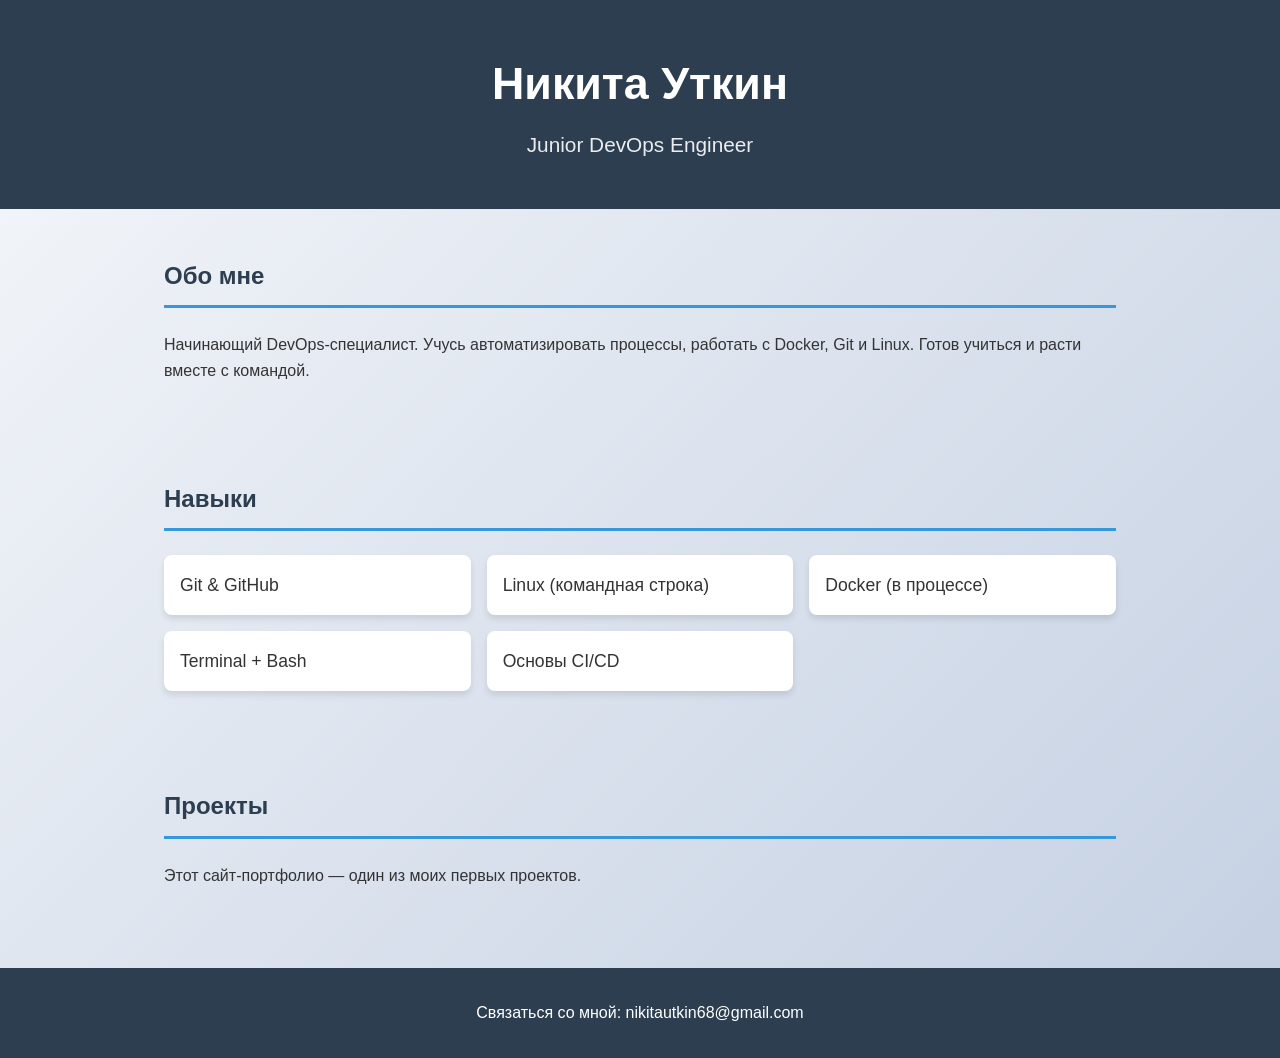
==== index.html @ 8950786c "feat: создал первое портфолио (HTML + CSS0" ====
<!DOCTYPE html>
<html lang="ru">
<head>
    <meta charset="UTF-8">
    <meta name="viewport" content="width=device-width, initial-scale=1.0">
    <title>Никита — DevOps Engineer</title>
    <link rel="stylesheet" href="css/style.css">
</head>
<body>
    <header>
        <nav>
            <h1>Никита Уткин</h1>
            <p>Junior DevOps Engineer</p>
        </nav>
    </header>

    <section class="about">
        <h2>Обо мне</h2>
        <p>Начинающий DevOps-специалист. Учусь автоматизировать процессы, работать с Docker, Git и Linux. 
           Готов учиться и расти вместе с командой.</p>
    </section>

    <section class="skills">
        <h2>Навыки</h2>
        <ul>
            <li>Git & GitHub</li>
            <li>Linux (командная строка)</li>
            <li>Docker (в процессе)</li>
            <li>Terminal + Bash</li>
            <li>Основы CI/CD</li>
        </ul>
    </section>

    <section class="projects">
        <h2>Проекты</h2>
        <p>Этот сайт-портфолио — один из моих первых проектов.</p>
    </section>

    <footer>
        <p>Связаться со мной: nikitautkin68@gmail.com</p>
    </footer>
</body>
</html>
---- css/style.css ----
* {
    margin: 0;
    padding: 0;
    box-sizing: border-box;
}

body {
    font-family: 'Segoe UI', Tahoma, Geneva, Verdana, sans-serif;
    line-height: 1.6;
    color: #333;
    background: linear-gradient(135deg, #f5f7fa 0%, #c3cfe2 100%);
    min-height: 100vh;
}

header {
    background: #2c3e50;
    color: white;
    text-align: center;
    padding: 3rem 1rem;
}

header h1 {
    font-size: 2.8rem;
    margin-bottom: 0.5rem;
}

header p {
    font-size: 1.3rem;
    opacity: 0.9;
}

section {
    padding: 3rem 1.5rem;
    max-width: 1000px;
    margin: 0 auto;
}

h2 {
    color: #2c3e50;
    border-bottom: 3px solid #3498db;
    padding-bottom: 10px;
    margin-bottom: 1.5rem;
}

.skills ul {
    list-style: none;
    display: grid;
    grid-template-columns: repeat(auto-fit, minmax(250px, 1fr));
    gap: 1rem;
}

.skills li {
    background: white;
    padding: 1rem;
    border-radius: 8px;
    box-shadow: 0 4px 6px rgba(0,0,0,0.1);
    font-size: 1.1rem;
}

footer {
    background: #2c3e50;
    color: white;
    text-align: center;
    padding: 2rem;
    margin-top: 2rem;
}

/* Адаптивность */
@media (max-width: 768px) {
    header h1 { font-size: 2.2rem; }
}
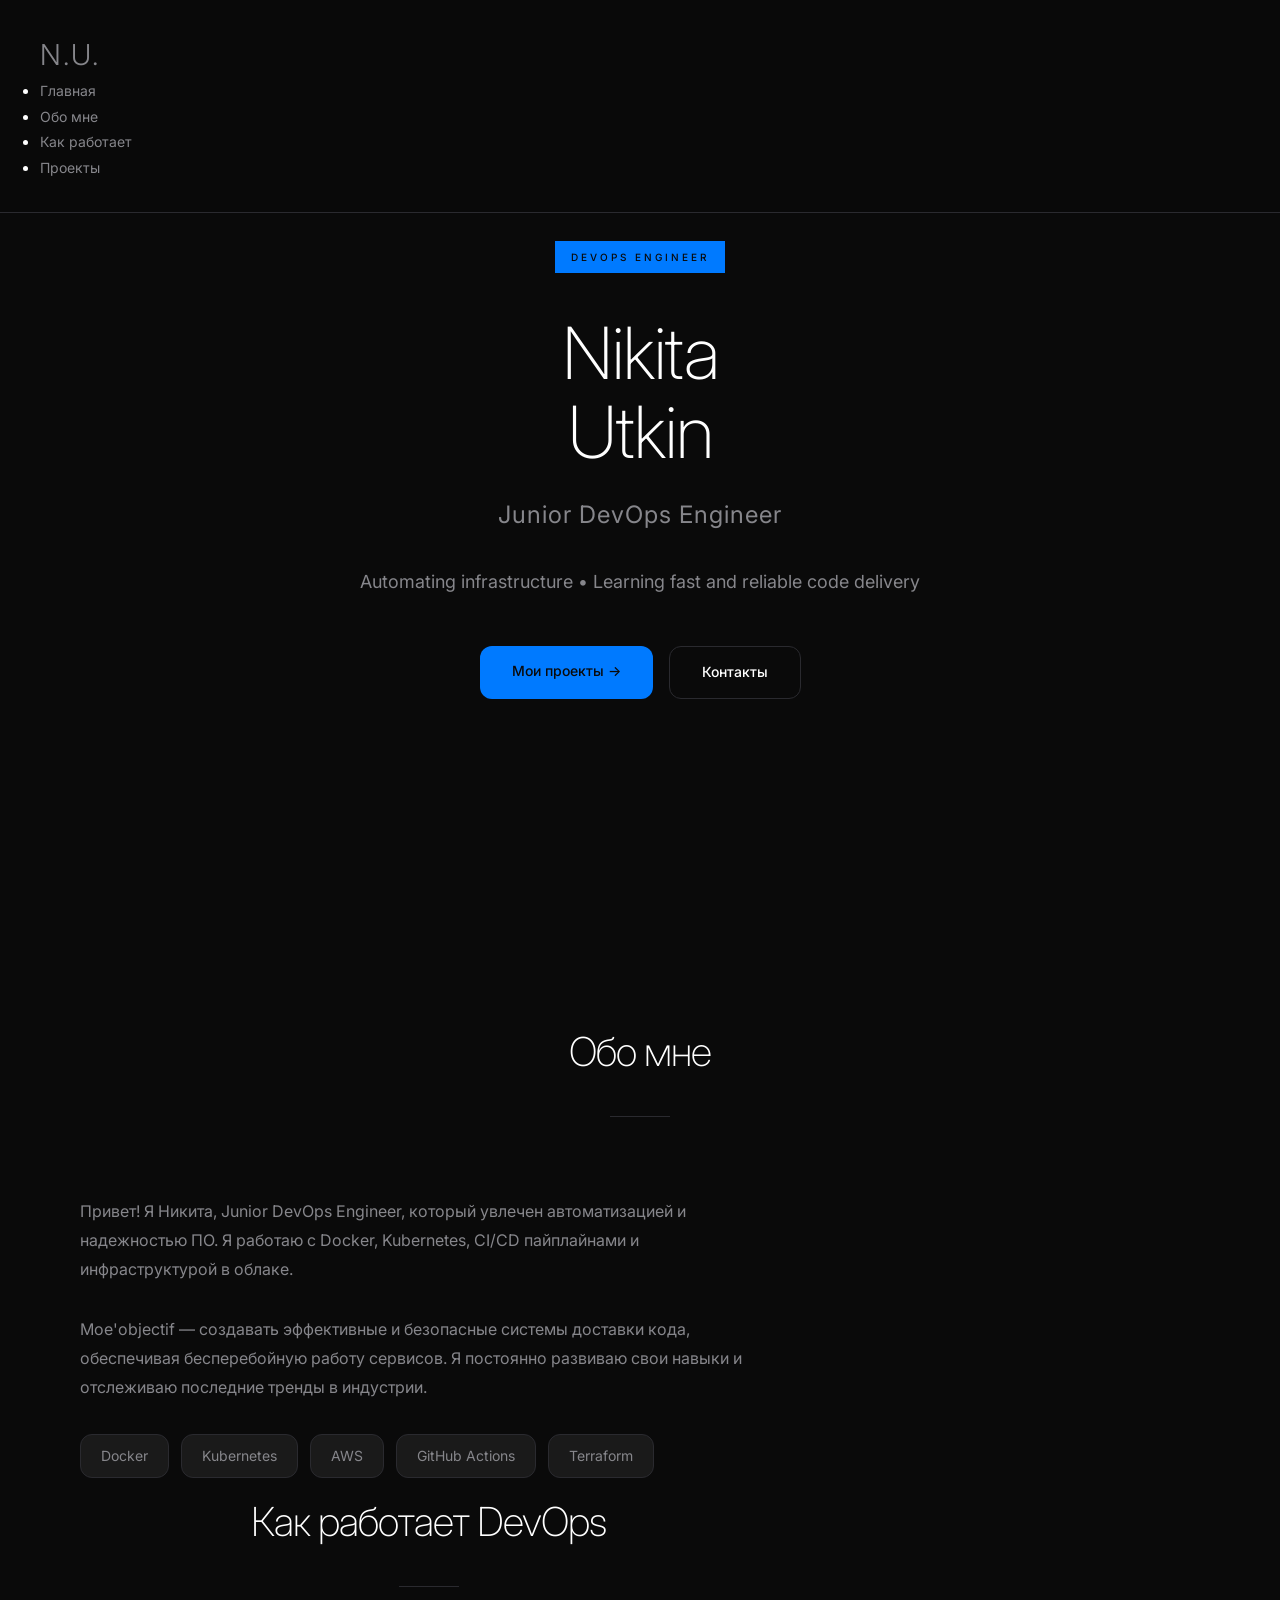
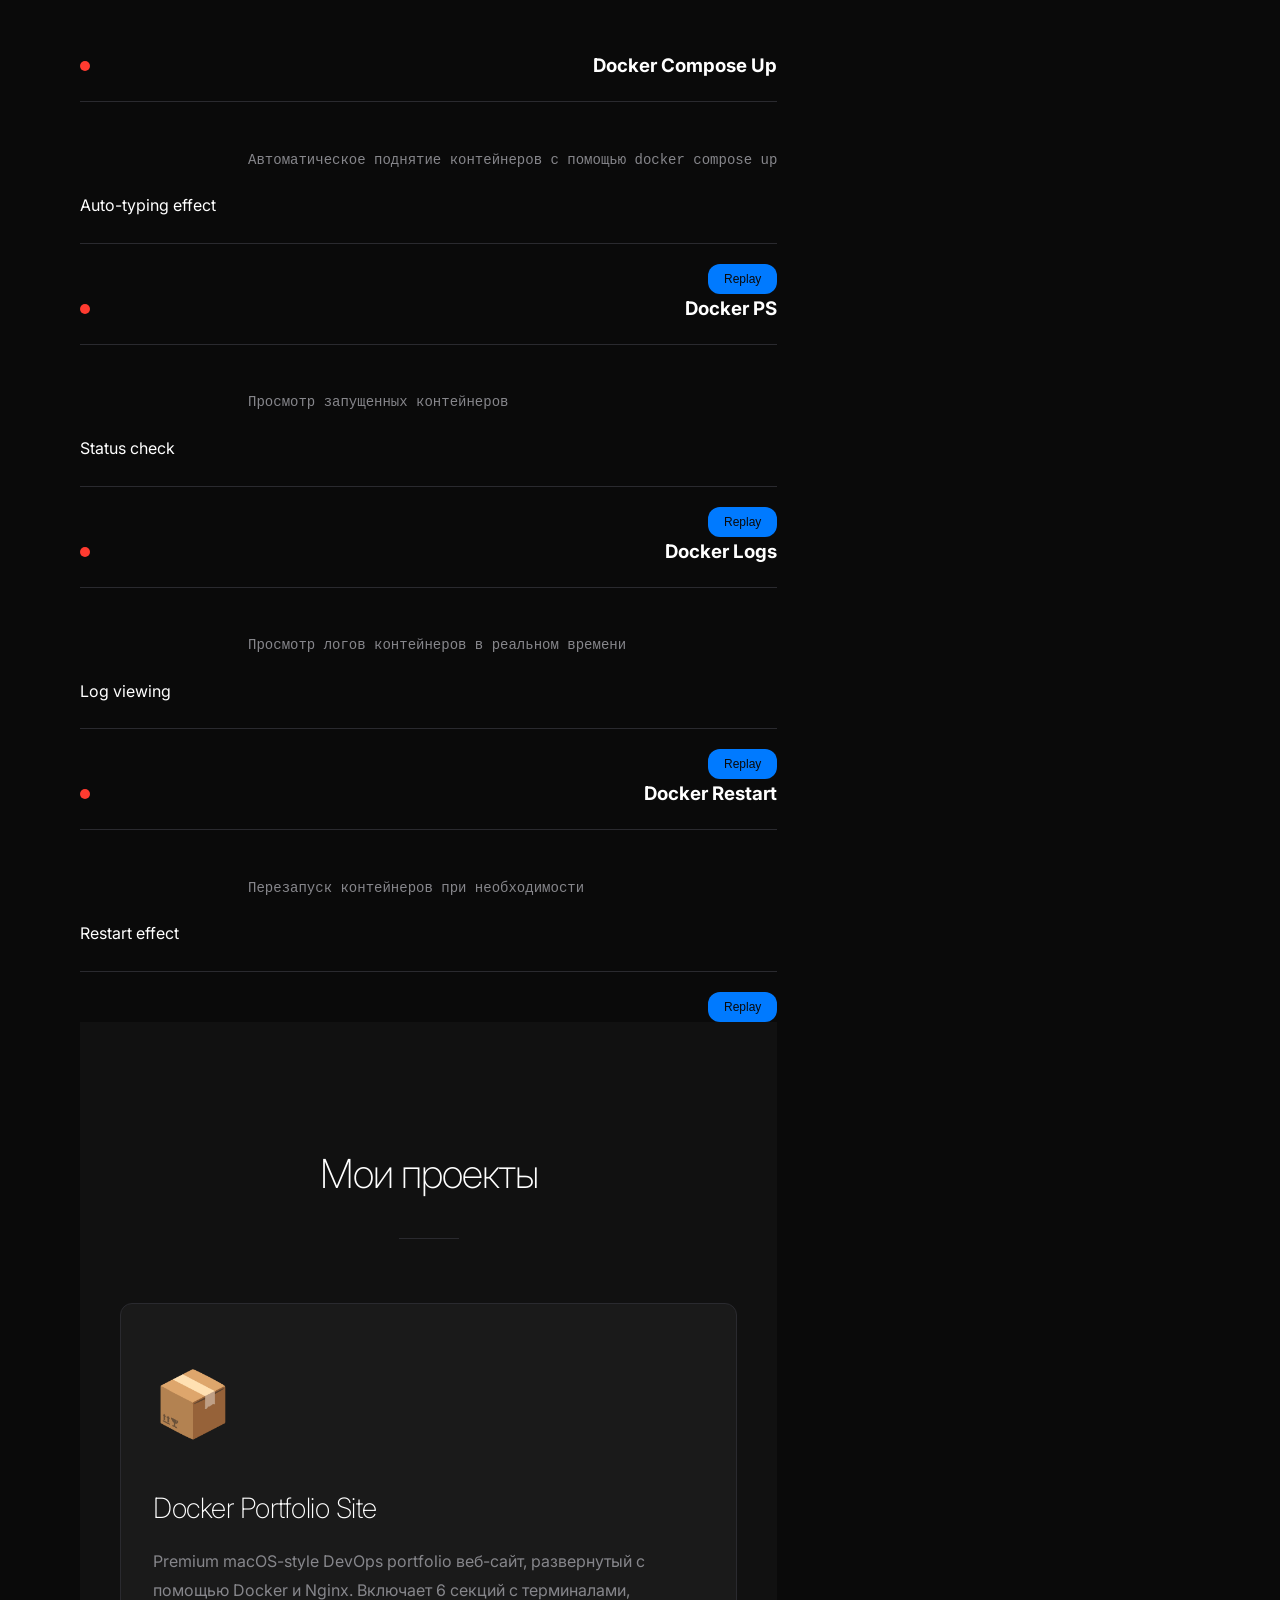
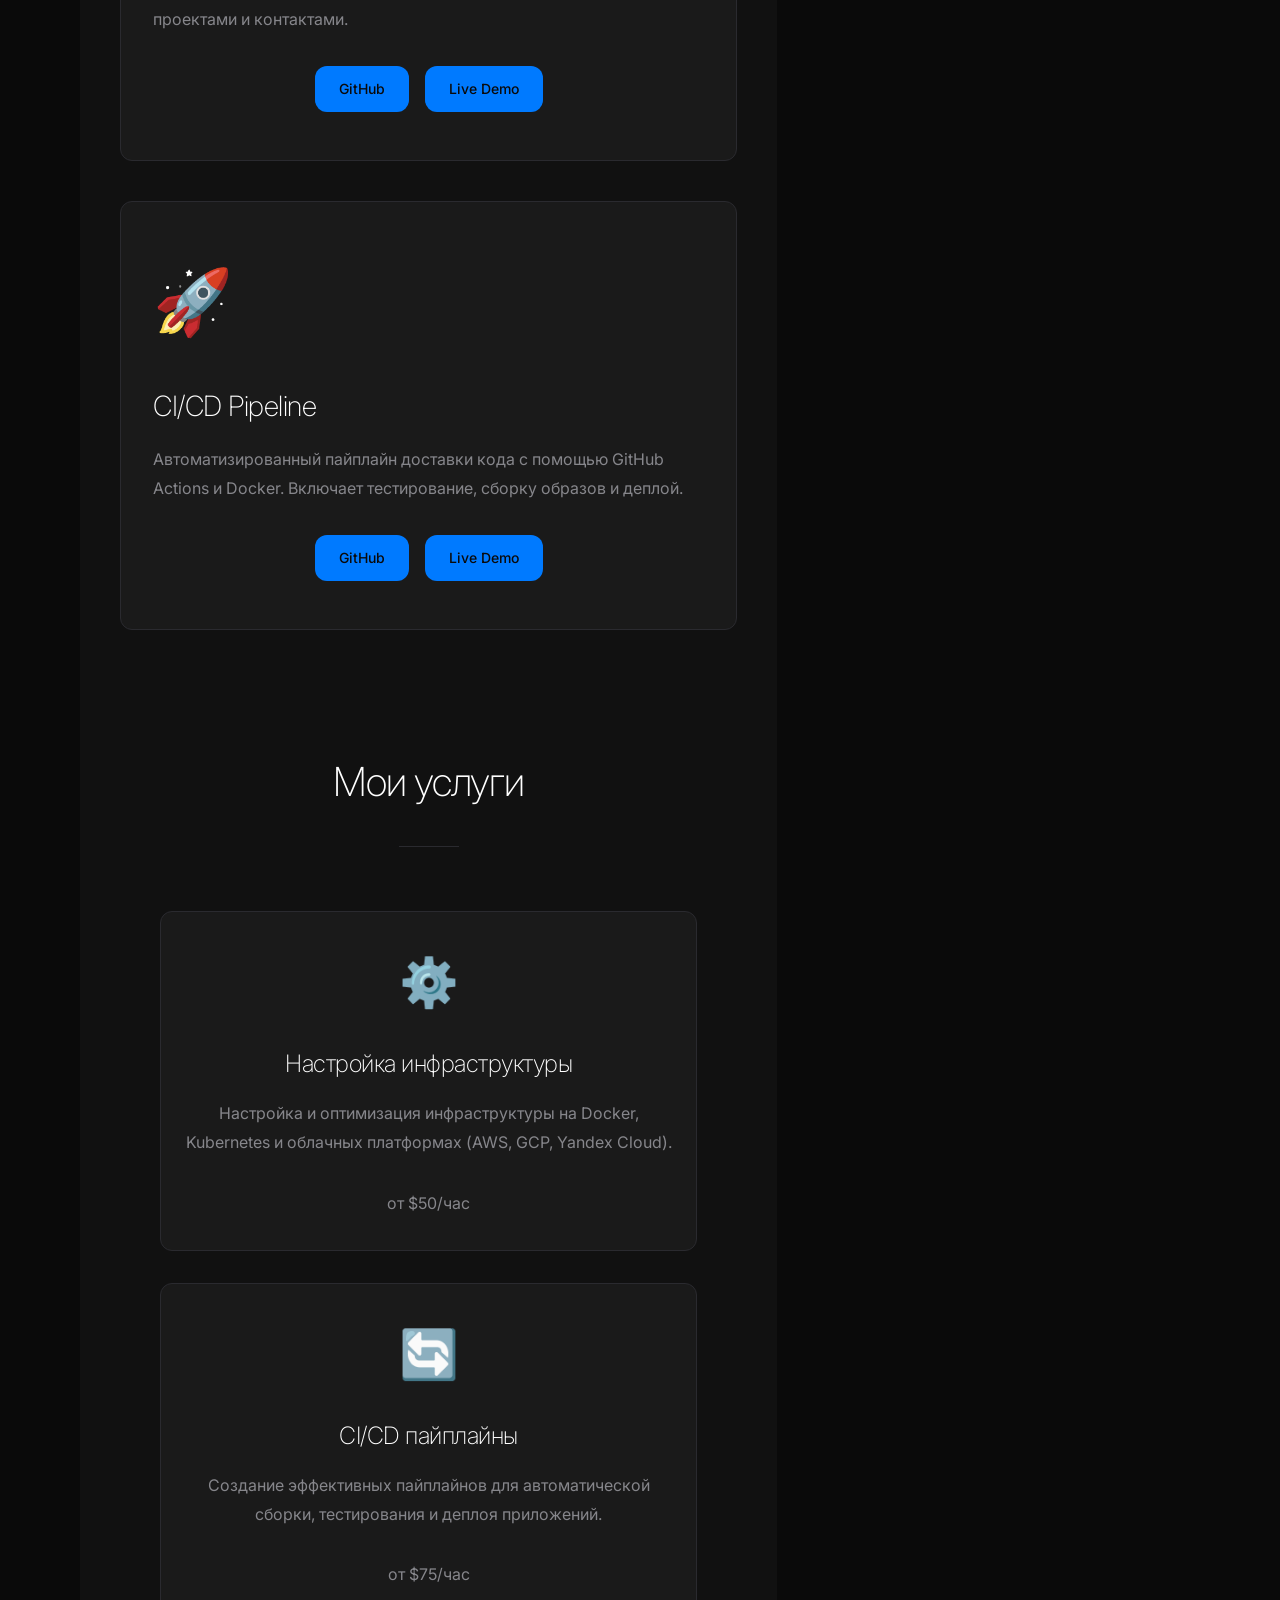
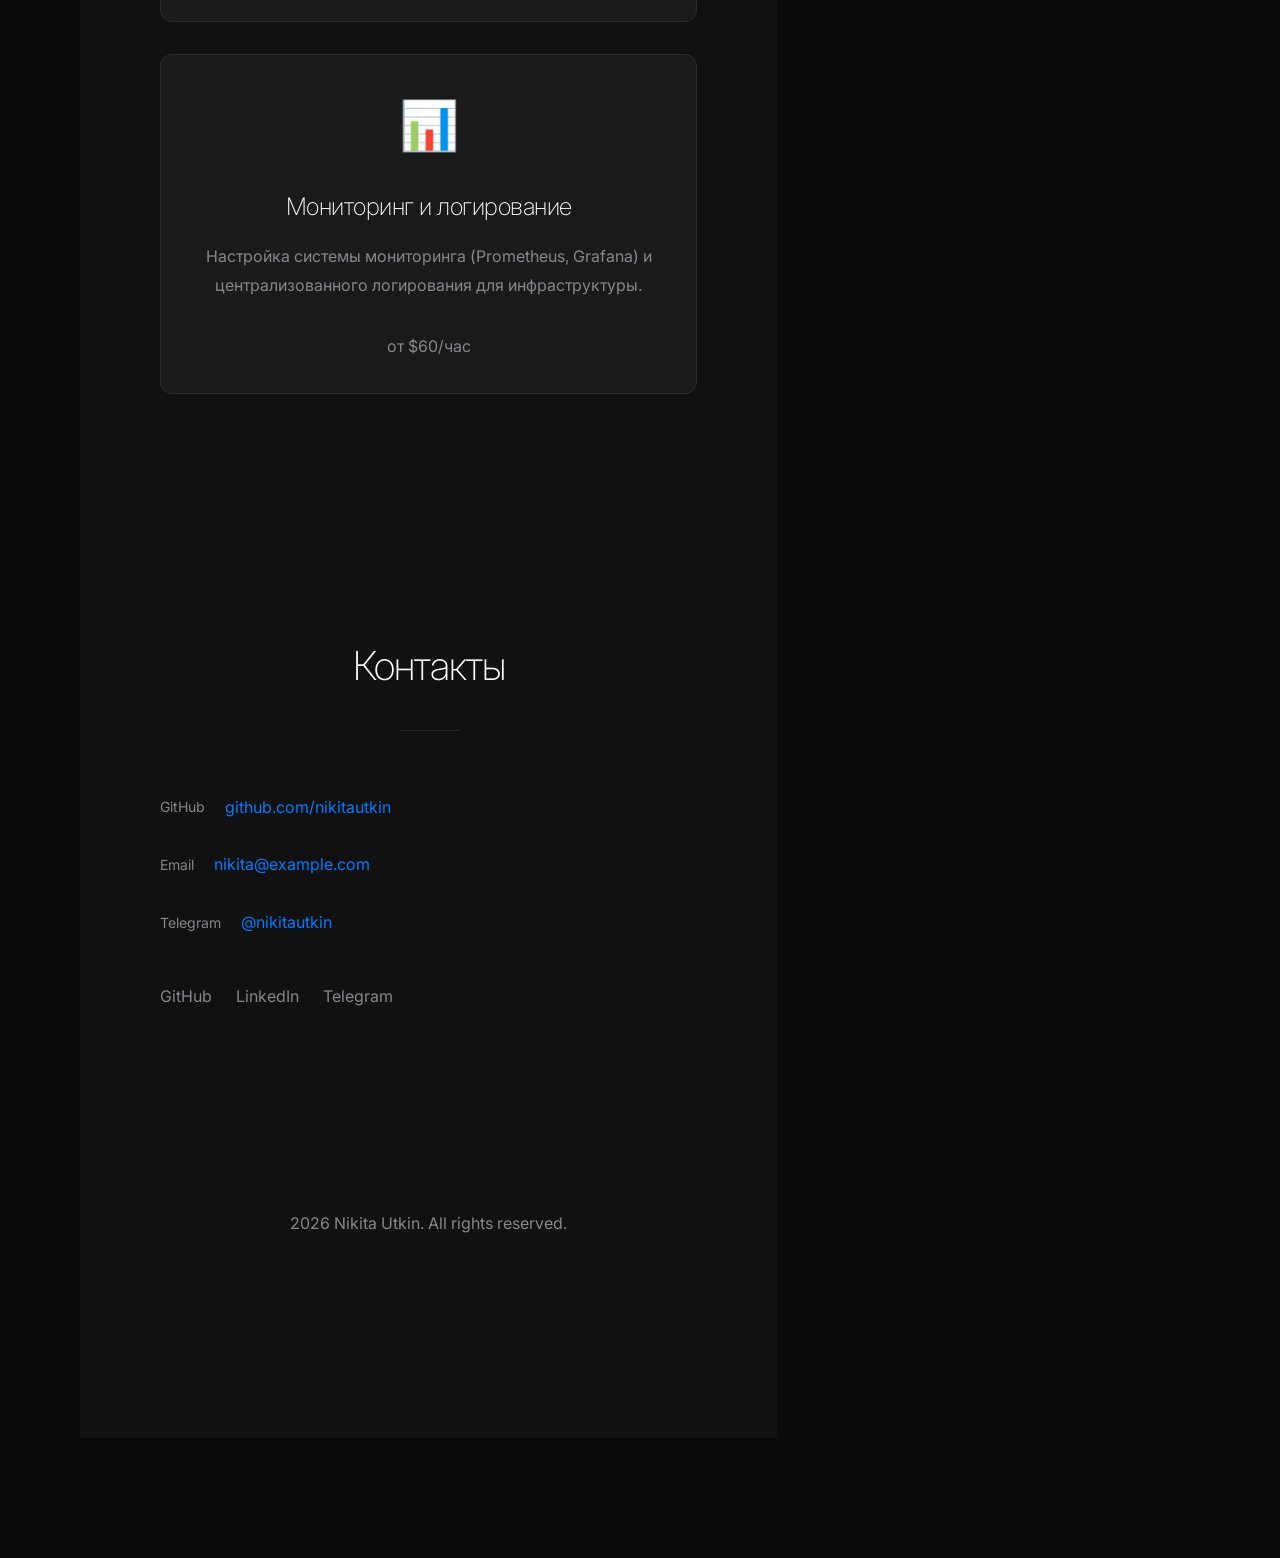
==== commit 5eeadfb9: "Premium Apple-style DevOps portfolio v2" ====
--- a/index.html
+++ b/index.html
@@ -3,41 +3,201 @@
 <head>
     <meta charset="UTF-8">
     <meta name="viewport" content="width=device-width, initial-scale=1.0">
-    <title>Никита — DevOps Engineer</title>
+    <title>Nikita Utkin - DevOps Engineer Portfolio</title>
+    <link rel="preconnect" href="https://fonts.googleapis.com">
+    <link rel="preconnect" href="https://fonts.gstatic.com" crossorigin>
+    <link href="https://fonts.googleapis.com/css2?family=Inter:wght@300;400;500;600;700&display=swap" rel="stylesheet">
     <link rel="stylesheet" href="css/style.css">
 </head>
 <body>
-    <header>
-        <nav>
-            <h1>Никита Уткин</h1>
-            <p>Junior DevOps Engineer</p>
-        </nav>
+    <nav class="navbar" id="navbar">
+        <div class="navbar-logo">N.U.</div>
+        <ul class="navbar-links">
+            <li><a href="#hero" class="nav-link">Главная</a></li>
+            <li><a href="#about" class="nav-link">Обо мне</a></li>
+            <li><a href="#work" class="nav-link">Как работает</a></li>
+            <li><a href="#projects" class="nav-link">Проекты</a></li>
+        </ul>
+    </nav>
+
+    <header class="hero" id="hero">
+        <div class="hero-container">
+            <div class="hero-badge">DevOps Engineer</div>
+            <h1 class="hero-name">Nikita<br>Utkin</h1>
+            <h2 class="hero-title">Junior DevOps Engineer</h2>
+            <p class="hero-subtitle">Automating infrastructure • Learning fast and reliable code delivery</p>
+            <div class="hero-buttons">
+                <a href="#projects" class="btn btn-primary">Мои проекты →</a>
+                <a href="#contact" class="btn btn-secondary">Контакты</a>
+            </div>
+        </div>
     </header>
 
-    <section class="about">
-        <h2>Обо мне</h2>
-        <p>Начинающий DevOps-специалист. Учусь автоматизировать процессы, работать с Docker, Git и Linux. 
-           Готов учиться и расти вместе с командой.</p>
-    </section>
-
-    <section class="skills">
-        <h2>Навыки</h2>
-        <ul>
-            <li>Git & GitHub</li>
-            <li>Linux (командная строка)</li>
-            <li>Docker (в процессе)</li>
-            <li>Terminal + Bash</li>
-            <li>Основы CI/CD</li>
-        </ul>
-    </section>
-
-    <section class="projects">
-        <h2>Проекты</h2>
-        <p>Этот сайт-портфолио — один из моих первых проектов.</p>
-    </section>
-
-    <footer>
-        <p>Связаться со мной: nikitautkin68@gmail.com</p>
+    <section class="about" id="about">
+        <div class="section-header">
+            <h2 class="section-title">Обо мне</h2>
+            <div class="section-line"></div>
+        </div>
+        <div class="about-grid">
+            <div class="about-text">
+                <p>Привет! Я Никита, Junior DevOps Engineer, который увлечен автоматизацией и надежностью ПО. Я работаю с Docker, Kubernetes, CI/CD пайплайнами и инфраструктурой в облаке.</p>
+                <p>Мое'objectif — создавать эффективные и безопасные системы доставки кода, обеспечивая бесперебойную работу сервисов. Я постоянно развиваю свои навыки и отслеживаю последние тренды в индустрии.</p>
+                <div class="skills-tags">
+                    <span class="skill-tag">Docker</span>
+                    <span class="skill-tag">Kubernetes</span>
+                    <span class="skill-tag">AWS</span>
+                    <span class="skill-tag">GitHub Actions</span>
+                    <span class="skill-tag">Terraform</span>
+<section class="work" id="work">
+        <div class="section-header">
+            <h2 class="section-title">Как работает DevOps</h2>
+            <div class="section-line"></div>
+        </div>
+        <div class="terminals-container">
+            <div class="terminal-card" data-terminal="1">
+                <div class="terminal-header">
+                    <span class="terminal-dot active"></span>
+                    <span class="terminal-dot"></span>
+                    <span class="terminal-dot"></span>
+                    <h3>Docker Compose Up</h3>
+                </div>
+                <div class="terminal-body">
+                    Автоматическое поднятие контейнеров с помощью docker compose up
+                </div>
+                <div class="terminal-label">Auto-typing effect</div>
+                <div class="terminal-footer">
+                    <button class="terminal-replay">Replay</button>
+                </div>
+            </div>
+            <div class="terminal-card" data-terminal="2">
+                <div class="terminal-header">
+                    <span class="terminal-dot active"></span>
+                    <span class="terminal-dot"></span>
+                    <span class="terminal-dot"></span>
+                    <h3>Docker PS</h3>
+                </div>
+                <div class="terminal-body">
+                    Просмотр запущенных контейнеров
+                </div>
+                <div class="terminal-label">Status check</div>
+                <div class="terminal-footer">
+                    <button class="terminal-replay">Replay</button>
+                </div>
+            </div>
+            <div class="terminal-card" data-terminal="3">
+                <div class="terminal-header">
+                    <span class="terminal-dot active"></span>
+                    <span class="terminal-dot"></span>
+                    <span class="terminal-dot"></span>
+                    <h3>Docker Logs</h3>
+                </div>
+                <div class="terminal-body">
+                    Просмотр логов контейнеров в реальном времени
+                </div>
+                <div class="terminal-label">Log viewing</div>
+                <div class="terminal-footer">
+                    <button class="terminal-replay">Replay</button>
+                </div>
+            </div>
+            <div class="terminal-card" data-terminal="4">
+                <div class="terminal-header">
+                    <span class="terminal-dot active"></span>
+                    <span class="terminal-dot"></span>
+                    <span class="terminal-dot"></span>
+                    <h3>Docker Restart</h3>
+                </div>
+                <div class="terminal-body">
+                    Перезапуск контейнеров при необходимости
+                </div>
+                <div class="terminal-label">Restart effect</div>
+                <div class="terminal-footer">
+                    <button class="terminal-replay">Replay</button>
+                </div>
+            </div>
+        </div>
+    </section>
+                </div>
+<section class="projects" id="projects">
+        <div class="section-header">
+            <h2 class="section-title">Мои проекты</h2>
+            <div class="section-line"></div>
+        </div>
+        <div class="projects-grid">
+            <div class="project-card">
+                <div class="project-icon">📦</div>
+                <h3 class="project-title">Docker Portfolio Site</h3>
+                <p class="project-desc">Premium macOS-style DevOps portfolio веб-сайт, развернутый с помощью Docker и Nginx. Включает 6 секций с терминалами, проектами и контактами.</p>
+                <div class="project-links">
+                    <a href="#" class="project-link">GitHub</a>
+                    <a href="#" class="project-link">Live Demo</a>
+                </div>
+            </div>
+            <div class="project-card">
+                <div class="project-icon">🚀</div>
+                <h3 class="project-title">CI/CD Pipeline</h3>
+                <p class="project-desc">Автоматизированный пайплайн доставки кода с помощью GitHub Actions и Docker. Включает тестирование, сборку образов и деплой.</p>
+                <div class="project-links">
+                    <a href="#" class="project-link">GitHub</a>
+                    <a href="#" class="project-link">Live Demo</a>
+                </div>
+            </div>
+        </div>
+<section class="services" id="services">
+        <div class="section-header">
+            <h2 class="section-title">Мои услуги</h2>
+            <div class="section-line"></div>
+        </div>
+        <div class="services-grid">
+            <div class="service-card">
+                <div class="service-icon">⚙️</div>
+                <h3 class="service-title">Настройка инфраструктуры</h3>
+                <p class="service-desc">Настройка и оптимизация инфраструктуры на Docker, Kubernetes и облачных платформах (AWS, GCP, Yandex Cloud).</p>
+                <p class="service-price">от $50/час</p>
+            </div>
+            <div class="service-card">
+                <div class="service-icon">🔄</div>
+                <h3 class="service-title">CI/CD пайплайны</h3>
+                <p class="service-desc">Создание эффективных пайплайнов для автоматической сборки, тестирования и деплоя приложений.</p>
+                <p class="service-price">от $75/час</p>
+            </div>
+            <div class="service-card">
+                <div class="service-icon">📊</div>
+                <h3 class="service-title">Мониторинг и логирование</h3>
+                <p class="service-desc">Настройка системы мониторинга (Prometheus, Grafana) и централизованного логирования для инфраструктуры.</p>
+                <p class="service-price">от $60/час</p>
+            </div>
+        </div>
+    </section>
+<section class="contacts" id="contact">
+        <div class="section-header">
+            <h2 class="section-title">Контакты</h2>
+            <div class="section-line"></div>
+        </div>
+        <div class="contact-info">
+            <div class="contact-item">
+                <span class="contact-label">GitHub</span>
+                <span class="contact-value">github.com/nikitautkin</span>
+            </div>
+            <div class="contact-item">
+                <span class="contact-label">Email</span>
+                <span class="contact-value">nikita@example.com</span>
+            </div>
+            <div class="contact-item">
+                <span class="contact-label">Telegram</span>
+                <span class="contact-value">@nikitautkin</span>
+            </div>
+        </div>
+        <div class="social-links">
+            <a href="#" class="social-link">GitHub</a>
+            <a href="#" class="social-link">LinkedIn</a>
+            <a href="#" class="social-link">Telegram</a>
+        </div>
+    </section>
+
+    <footer class="footer">
+        <p>2026 Nikita Utkin. All rights reserved.</p>
     </footer>
-</body>
-</html>
+
+    <script src="js/main.js"></script>
+    </section>
+            </div>
--- a/css/style.css
+++ b/css/style.css
@@ -1,71 +1,163 @@
-* {
-    margin: 0;
-    padding: 0;
-    box-sizing: border-box;
+/* Premium Apple-style DevOps Portfolio */
+:root {
+  --bg:#0a0a0a;
+  --bg-light:#111111;
+  --bg-card:#1a1a1a;
+  --fg:#ffffff;
+  --muted:#86868b;
+  --accent:#007aff;
+  --accent-hover:#0094ff;
+  --border:#2a2a2f;
+  --radius:12px;
+  --transition:0.3s ease;
 }
 
-body {
-    font-family: 'Segoe UI', Tahoma, Geneva, Verdana, sans-serif;
-    line-height: 1.6;
-    color: #333;
-    background: linear-gradient(135deg, #f5f7fa 0%, #c3cfe2 100%);
-    min-height: 100vh;
+/* Reset */
+* { box-sizing:border-box; margin:0; padding:0; }
+html { -webkit-text-size-adjust:100%; }
+body { font-family:'SF Pro Display',-apple-system,BlinkMacSystemFont,Inter,sans-serif; 
+       background:var(--bg); color:var(--fg); line-height:1.6; 
+       -webkit-font-smoothing:antialiased; }
+/* Navigation */
+.navbar {
+  position:fixed; top:0; left:0; right:0; padding:32px 40px;
+  background:rgba(10,10,10,0.95); backdrop-filter:blur(40px);
+  border-bottom:1px solid var(--border); z-index:100;
+  transition:var(--transition);
 }
+.navbar.scrolled { padding:20px 40px; background:rgba(10,10,10,0.98); }
+.navbar-logo { font-size:1.8rem; font-weight:300; letter-spacing:2px; text-transform:uppercase; color:var(--muted); }
+.navbar-logo span { color:var(--accent); }
+.nav-links { display:flex; gap:48px; align-items:center; }
+.nav-link { font-size:0.875rem; font-weight:400; color:var(--muted); 
+            position:relative; padding-bottom:8px; }
+.nav-link::after { content:''; position:absolute; bottom:0; left:0; width:0; height:2px; 
+                    background:var(--accent); transition:var(--transition); }
+.nav-link:hover { color:var(--fg); }
+.nav-link:hover::after { width:100%; }
+a { text-decoration:none; color:inherit; }
+img { max-width:100%; height:auto; }
+/* Hero */
+.hero { min-height:100vh; display:flex; align-items:center; justify-content:center; 
+        padding:120px 40px 80px; }
+.hero-container { text-align:center; max-width:900px; }
+.hero-badge { display:inline-block; padding:8px 16px; background:var(--accent); 
+              color:var(--bg); font-size:0.625rem; font-weight:500; letter-spacing:3px; 
+              text-transform:uppercase; margin-bottom:40px; }
+.hero-name { font-size:4.5rem; font-weight:200; letter-spacing:-1px; line-height:1.1; 
+              margin-bottom:24px; }
+.hero-name span { font-weight:400; color:var(--muted); }
+.hero-title { font-size:1.5rem; color:var(--muted); letter-spacing:1px; margin-bottom:32px; 
+              font-weight:400; }
+.hero-subtitle { font-size:1.125rem; color:var(--muted); max-width:650px; margin:0 auto 48px; 
+                  line-height:1.8; font-weight:400; }
+.hero-buttons { display:flex; gap:16px; justify-content:center; flex-wrap:wrap; }
+.btn { padding:14px 32px; border-radius:var(--radius); font-size:0.875rem; font-weight:500; 
+       transition:var(--transition); cursor:position:relative; overflow:hidden; }
+.btn-primary { background:var(--accent); color:var(--bg); }
+/* About */
+.about { padding:120px 40px; max-width:1200px; margin:0 auto; }
+.section-header { text-align:center; margin-bottom:64px; }
+.section-line { width:60px; height:1px; background:var(--border); margin:32px auto 0; }
+.section-title { font-size:2.5rem; font-weight:200; letter-spacing:-1px; margin-bottom:16px; }
+.section-subtitle { color:var(--muted); font-size:1.125rem; }
 
-header {
-    background: #2c3e50;
-    color: white;
-    text-align: center;
-    padding: 3rem 1rem;
+.about-grid { display:grid; grid-template-columns:1fr 1fr; gap:80px; align-items:center; margin-top:80px; }
+.about-text { }
+.about-text p { margin-bottom:32px; color:var(--muted); font-size:1rem; line-height:1.8; }
+.about-text p:last-child { margin-bottom:0; }
+.skills-tags { display:flex; flex-wrap:wrap; gap:12px; margin-top:32px; }
+.skill-tag { padding:10px 20px; background:var(--bg-card); border:1px solid var(--border); 
+             border-radius:var(--radius); font-size:0.875rem; color:var(--muted); 
+             font-weight:400; transition:var(--transition); }
+.skill-tag:hover { border-color:var(--accent); color:var(--accent); }
+.btn-primary:hover { color:var(--bg); }
+.btn-secondary { background:transparent; color:var(--fg); border:1px solid var(--border); }
+/* Footer */
+.footer { padding:80px 40px; background:var(--bg-light); text-align:center; }
+.footer p { color:var(--muted); font-size:0.875rem; }
+
+/* Mobile */
+@media (max-width:768px) {
+  .navbar { padding:20px 24px; }
+  .navbar-links { position:fixed; top:80px; left:0; right:0; background:rgba(10,10,10,0.98); 
+                   flex-direction:column; padding:32px; gap:24px; }
+  .hero { padding:80px 24px; }
+  .hero-name { font-size:3rem; }
+  .about { padding:80px 24px; }
+  .about-grid { grid-template-columns:1fr; gap:40px; }
+  .terminals-container { grid-template-columns:1fr; }
+  .projects { padding:80px 24px; }
+  .services { padding:80px 24px; }
+  .contacts { padding:80px 24px; }
 }
+/* Contacts */
+.contacts { padding:120px 40px; }
+.contact-info { margin-top:64px; }
+.contact-item { display:flex; align-items:center; gap:20px; margin-bottom:32px; }
+.contact-label { color:var(--muted); font-size:0.875rem; }
+.contact-value { color:var(--accent); word-break:break-all; font-weight:400; }
+.social-links { display:flex; gap:24px; margin-top:48px; }
+.social-link { color:var(--muted); font-size:1rem; transition:var(--transition); }
+.social-link:hover { color:var(--accent); }
+/* Services */
+.services { padding:120px 40px; }
+.services-grid { display:grid; grid-template-columns:repeat(auto-fit,minmax(300px,1fr)); 
+                  gap:32px; margin-top:64px; }
+.service-card { background:var(--bg-card); border:1px solid var(--border); 
+                 border-radius:var(--radius); padding:32px 24px; text-align:center; 
+                 transition:var(--transition); }
+.service-card:hover { transform:translateY(-8px); border-color:var(--accent); }
+.service-icon { font-size:3rem; margin-bottom:24px; display:block; }
+.service-title { font-size:1.5rem; font-weight:200; letter-spacing:-0.5px; margin-bottom:16px; }
+.service-desc { color:var(--muted); font-size:1rem; line-height:1.6; margin-bottom:24px; }
+.service-price { font-size:1.25rem; color:var(--accent); font-weight:400; }
+/* Projects */
+.projects { padding:120px 40px; background:var(--bg-light); }
+.projects-grid { display:grid; grid-template-columns:repeat(auto-fit,minmax(350px,1fr)); 
+                  gap:40px; margin-top:64px; }
+.project-card { background:var(--bg-card); border:1px solid var(--border); 
+                 border-radius:var(--radius); padding:48px 32px; transition:var(--transition); }
+.project-card:hover { transform:translateY(-8px); border-color:var(--accent); }
+.project-icon { font-size:4rem; margin-bottom:32px; display:block; }
+.project-title { font-size:1.75rem; font-weight:200; letter-spacing:-0.5px; margin-bottom:16px; }
+.project-desc { color:var(--muted); font-size:1rem; line-height:1.8; margin-bottom:32px; }
+.project-links { display:flex; gap:16px; justify-content:center; flex-wrap:wrap; }
+.project-link { padding:12px 24px; background:var(--accent); color:var(--bg); 
+                border-radius:var(--radius); font-size:0.875rem; font-weight:500; 
+                transition:var(--transition); }
+.project-link:hover { background:var(--accent-hover); transform:translateY(-2px); }
+/* About */
+.about { padding:120px 40px; max-width:1200px; margin:0 auto; }
+.section-header { text-align:center; margin-bottom:64px; }
+.section-line { width:60px; height:1px; background:var(--border); margin:32px auto 0; }
+.section-title { font-size:2.5rem; font-weight:200; letter-spacing:-1px; margin-bottom:16px; }
+.section-subtitle { color:var(--muted); font-size:1.125rem; }
 
-header h1 {
-    font-size: 2.8rem;
-    margin-bottom: 0.5rem;
-}
-
-header p {
-    font-size: 1.3rem;
-    opacity: 0.9;
-}
-
-section {
-    padding: 3rem 1.5rem;
-    max-width: 1000px;
-    margin: 0 auto;
-}
-
-h2 {
-    color: #2c3e50;
-    border-bottom: 3px solid #3498db;
-    padding-bottom: 10px;
-    margin-bottom: 1.5rem;
-}
-
-.skills ul {
-    list-style: none;
-    display: grid;
-    grid-template-columns: repeat(auto-fit, minmax(250px, 1fr));
-    gap: 1rem;
-}
-
-.skills li {
-    background: white;
-    padding: 1rem;
-    border-radius: 8px;
-    box-shadow: 0 4px 6px rgba(0,0,0,0.1);
-    font-size: 1.1rem;
-}
-
-footer {
-    background: #2c3e50;
-    color: white;
-    text-align: center;
-    padding: 2rem;
-    margin-top: 2rem;
-}
-
-/* Адаптивность */
-@media (max-width: 768px) {
-    header h1 { font-size: 2.2rem; }
-}
+.about-grid { display:grid; grid-template-columns:1fr 1fr; gap:80px; align-items:center; margin-top:80px; }
+.about-text { }
+.about-text p { margin-bottom:32px; color:var(--muted); font-size:1rem; line-height:1.8; }
+.about-text p:last-child { margin-bottom:0; }
+.skills-tags { display:flex; flex-wrap:wrap; gap:12px; margin-top:32px; }
+.skill-tag { padding:10px 20px; background:var(--bg-card); border:1px solid var(--border); 
+             border-radius:var(--radius); font-size:0.875rem; color:var(--muted); 
+             font-weight:400; transition:var(--transition); }
+.skill-tag:hover { border-color:var(--accent); color:var(--accent); }
+.about-image { position:relative; }
+.mock-terminal { background:var(--bg-card); border:1px solid var(--border); 
+                 border-radius:var(--radius); overflow:padding:32px; margin-top:40px; }
+.terminal-header { display:flex; align-items:center; justify-content:space-between; 
+                    margin-bottom:24px; padding-bottom:20px; border-bottom:1px solid var(--border); }
+.terminal-dot { width:10px; height:10px; border-radius:50%; }
+.terminal-dot.active { background:#ff3b30; }
+.terminal-body { font-family:'SF Mono',Menlo,Consolas,monospace; font-size:0.875rem; color:var(--muted); 
+                  white-space:pre; line-height:1.6; }
+.terminal-cursor { width:2px; background:var(--accent); height:16px; margin:4px 0; animation:cursorBlink 1s infinite; }
+@keyframes cursorBlink { 0%,100% { opacity:1; } 50% { opacity:0; } }
+.terminal-footer { margin-top:24px; padding-top:20px; border-top:1px solid var(--border); 
+                    display:flex; justify-content:flex-end; gap:8px; }
+.terminal-replay { padding:8px 16px; background:var(--accent); color:var(--bg); 
+                   border:none; border-radius:var(--radius); font-size:0.75rem; font-weight:500; 
+                   cursor:pointer; transition:var(--transition); }
+.terminal-replay:hover { background:var(--accent-hover); transform:translateY(-1px); }
+.btn-secondary:hover { border-color:var(--accent); color:var(--accent); }
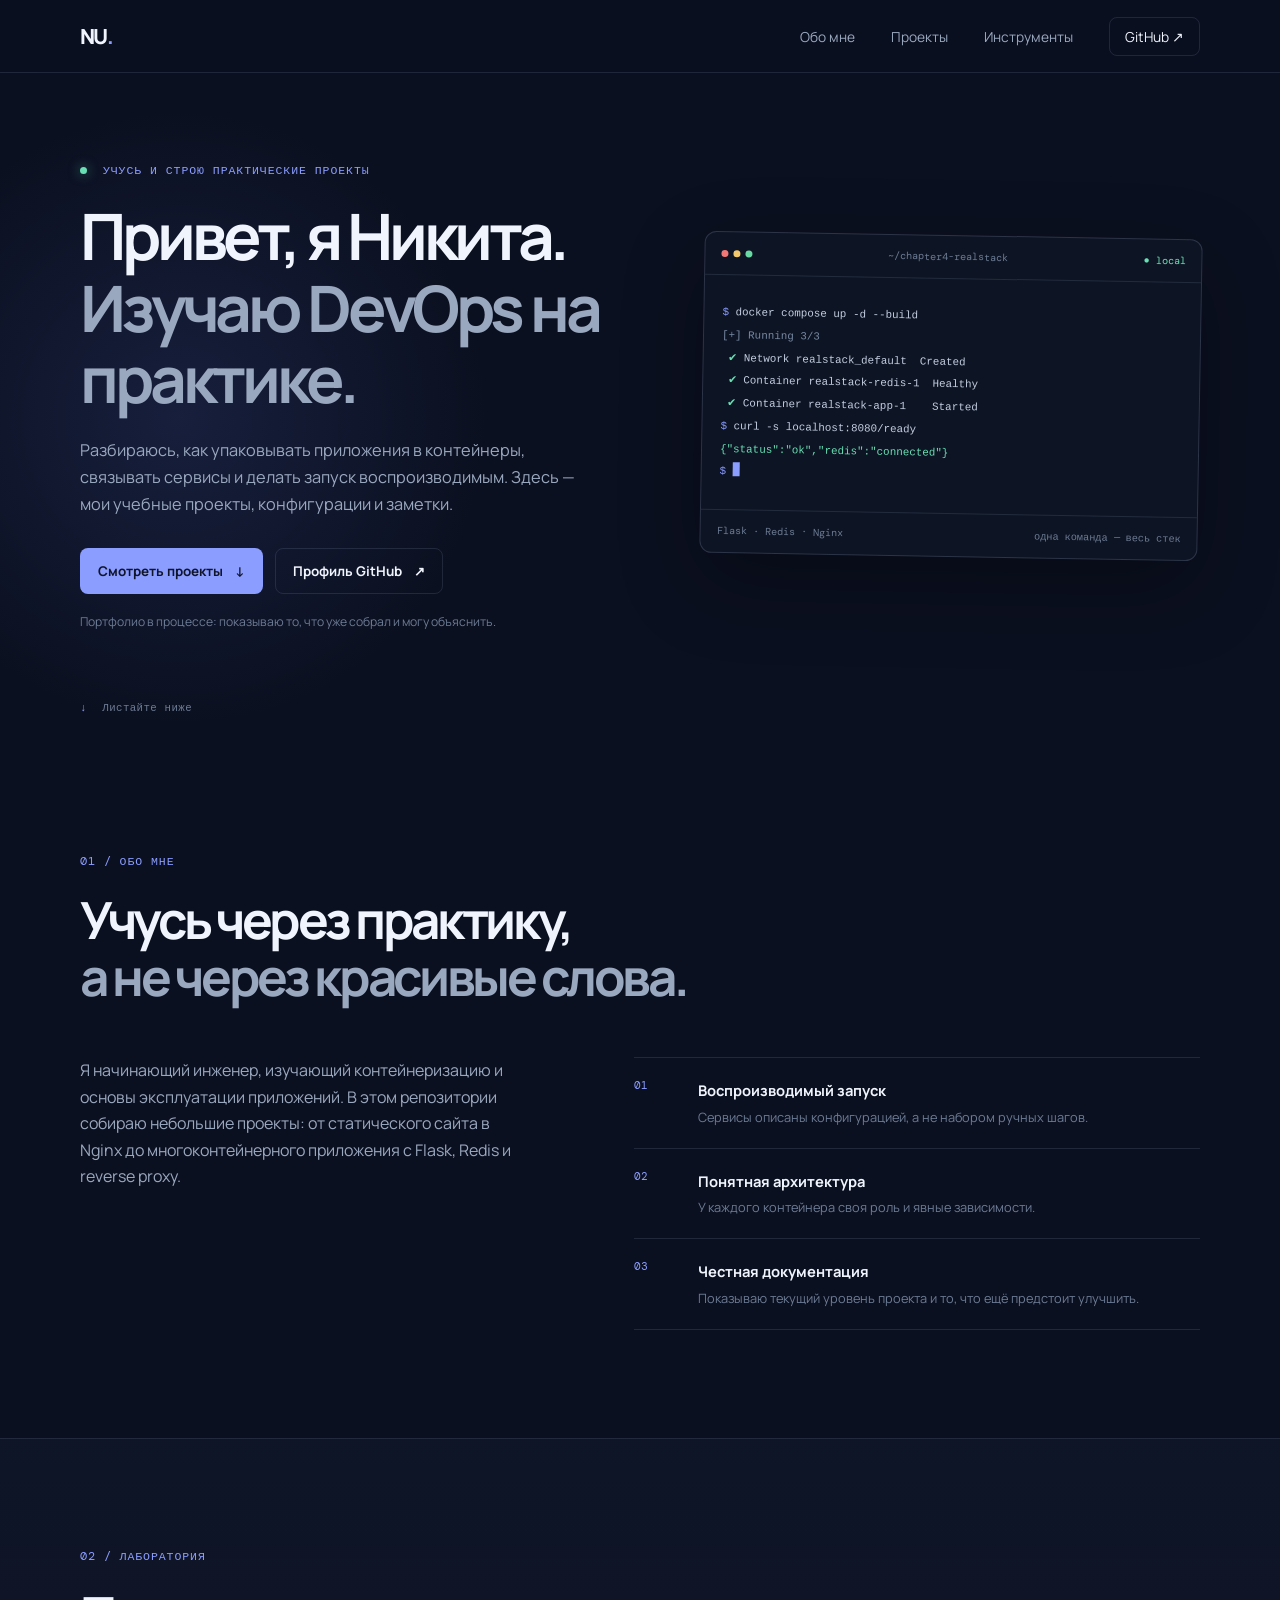
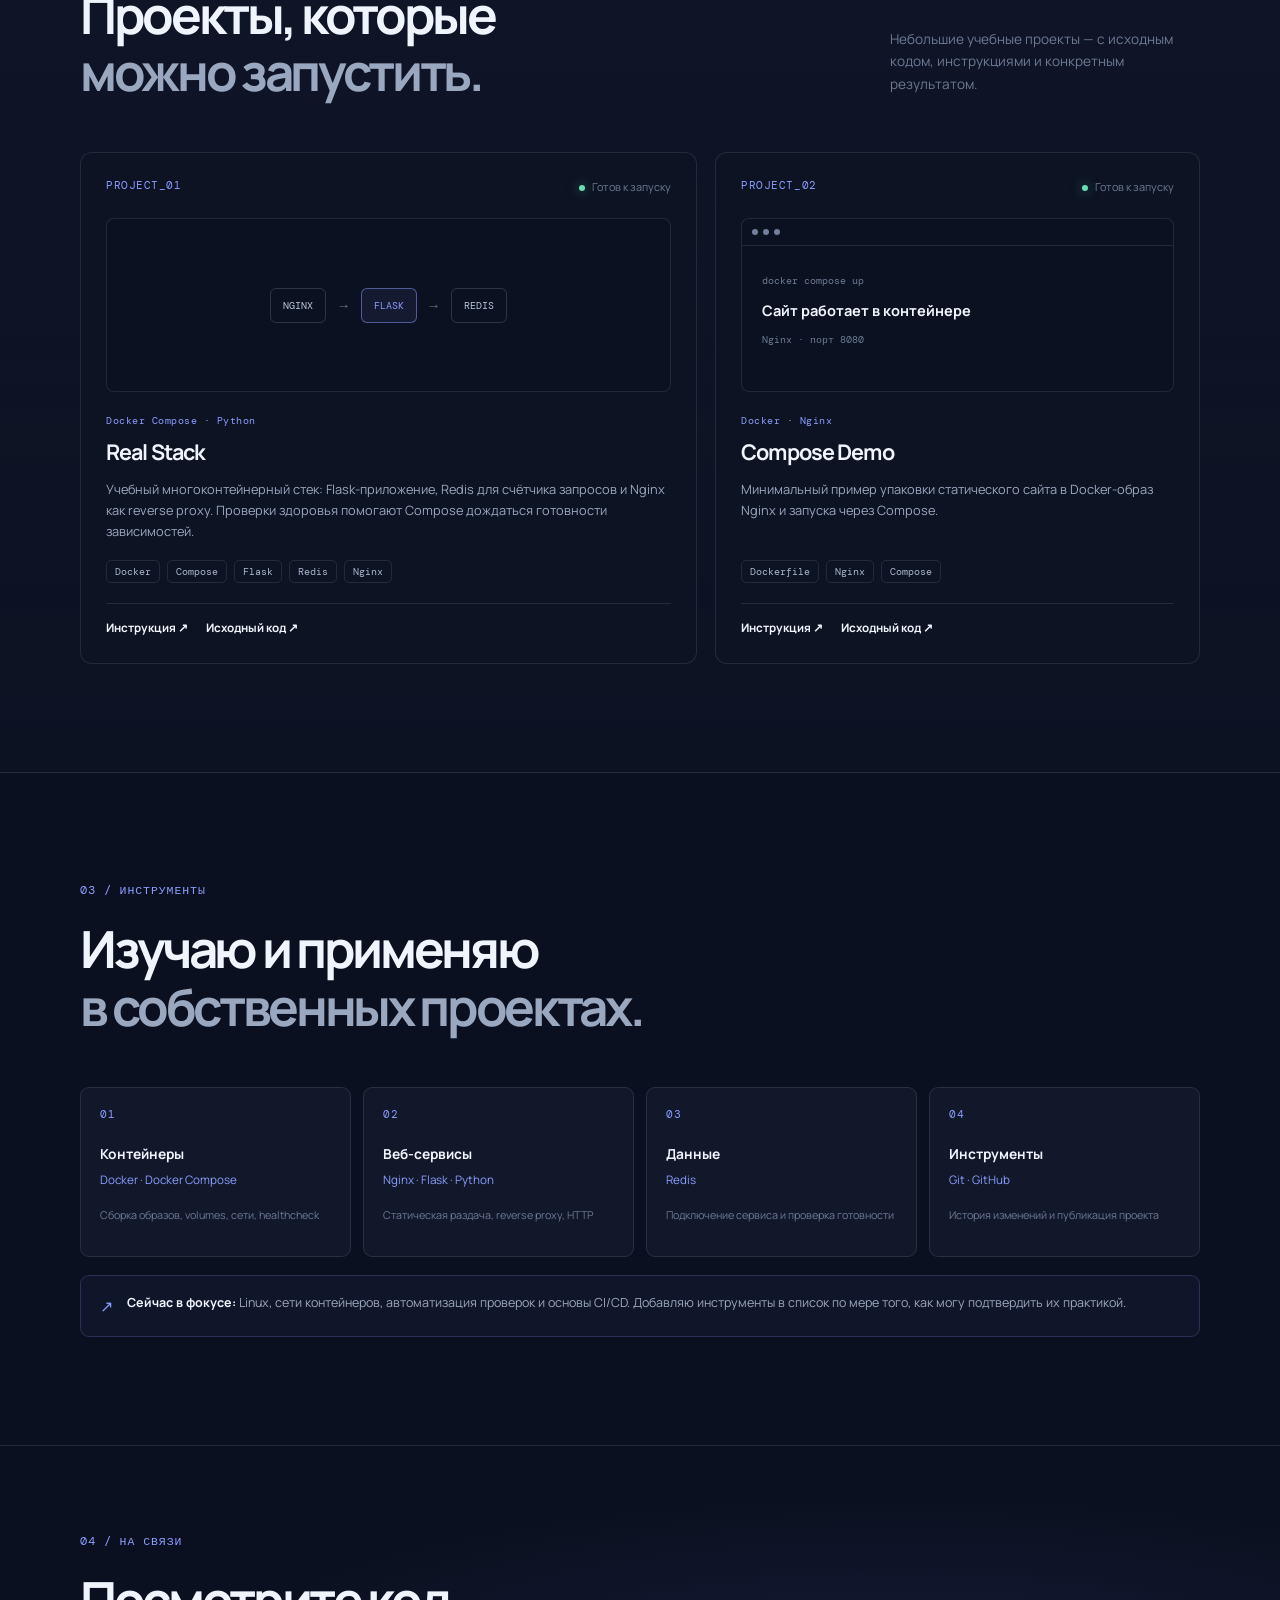
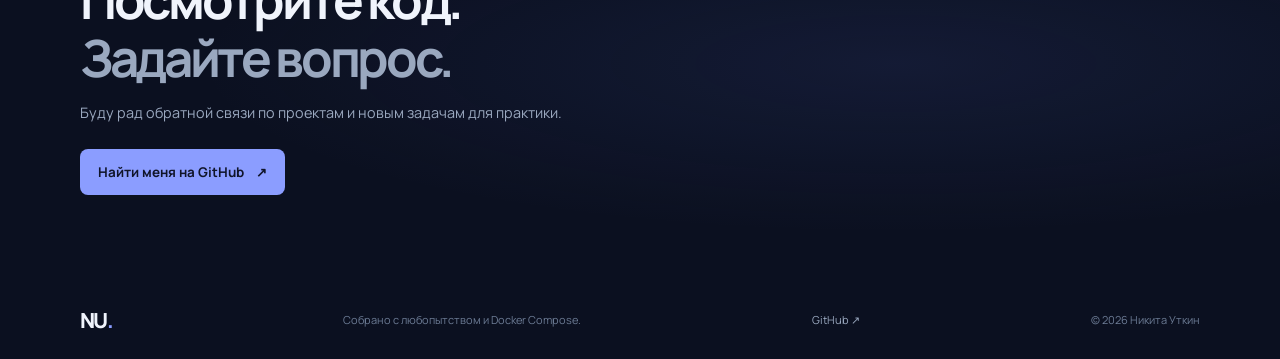
==== commit a6173000: "Build DevOps portfolio and document projects Co-authored-by: Copilot <223556219+Copilot@users.norepl" ====
--- a/index.html
+++ b/index.html
@@ -1,203 +1,99 @@
-<!DOCTYPE html>
+<!doctype html>
 <html lang="ru">
 <head>
-    <meta charset="UTF-8">
-    <meta name="viewport" content="width=device-width, initial-scale=1.0">
-    <title>Nikita Utkin - DevOps Engineer Portfolio</title>
-    <link rel="preconnect" href="https://fonts.googleapis.com">
-    <link rel="preconnect" href="https://fonts.gstatic.com" crossorigin>
-    <link href="https://fonts.googleapis.com/css2?family=Inter:wght@300;400;500;600;700&display=swap" rel="stylesheet">
-    <link rel="stylesheet" href="css/style.css">
+  <meta charset="utf-8">
+  <meta name="viewport" content="width=device-width, initial-scale=1">
+  <meta name="theme-color" content="#0b1020">
+  <meta name="description" content="Портфолио Никиты Уткина: практические проекты по Docker, Docker Compose, Nginx и автоматизации.">
+  <title>Никита Уткин — DevOps-портфолио</title>
+  <link rel="stylesheet" href="css/style.css">
+  <script src="js/main.js" defer></script>
 </head>
 <body>
-    <nav class="navbar" id="navbar">
-        <div class="navbar-logo">N.U.</div>
-        <ul class="navbar-links">
-            <li><a href="#hero" class="nav-link">Главная</a></li>
-            <li><a href="#about" class="nav-link">Обо мне</a></li>
-            <li><a href="#work" class="nav-link">Как работает</a></li>
-            <li><a href="#projects" class="nav-link">Проекты</a></li>
-        </ul>
+  <a class="skip-link" href="#main">Перейти к содержимому</a>
+  <header class="site-header">
+    <nav class="nav shell" aria-label="Основная навигация">
+      <a class="brand" href="#top" aria-label="Никита Уткин — на главную">NU<span>.</span></a>
+      <button class="menu-toggle" type="button" aria-expanded="false" aria-controls="nav-links">
+        <span class="sr-only">Открыть меню</span><span></span><span></span>
+      </button>
+      <ul class="nav-links" id="nav-links">
+        <li><a href="#about">Обо мне</a></li><li><a href="#projects">Проекты</a></li><li><a href="#stack">Инструменты</a></li>
+        <li><a class="nav-cta" href="https://github.com/nikitautkin68-blip" target="_blank" rel="noreferrer">GitHub <span aria-hidden="true">↗</span></a></li>
+      </ul>
     </nav>
-
-    <header class="hero" id="hero">
-        <div class="hero-container">
-            <div class="hero-badge">DevOps Engineer</div>
-            <h1 class="hero-name">Nikita<br>Utkin</h1>
-            <h2 class="hero-title">Junior DevOps Engineer</h2>
-            <p class="hero-subtitle">Automating infrastructure • Learning fast and reliable code delivery</p>
-            <div class="hero-buttons">
-                <a href="#projects" class="btn btn-primary">Мои проекты →</a>
-                <a href="#contact" class="btn btn-secondary">Контакты</a>
-            </div>
+  </header>
+  <main id="main">
+    <section class="hero shell" id="top">
+      <div class="hero-copy">
+        <p class="eyebrow"><span class="status-dot"></span> Учусь и строю практические проекты</p>
+        <h1>Привет, я Никита.<br><span>Изучаю DevOps на практике.</span></h1>
+        <p class="hero-lede">Разбираюсь, как упаковывать приложения в контейнеры, связывать сервисы и делать запуск воспроизводимым. Здесь — мои учебные проекты, конфигурации и заметки.</p>
+        <div class="hero-actions"><a class="button button-primary" href="#projects">Смотреть проекты <span aria-hidden="true">↓</span></a><a class="button button-secondary" href="https://github.com/nikitautkin68-blip" target="_blank" rel="noreferrer">Профиль GitHub <span aria-hidden="true">↗</span></a></div>
+        <p class="honesty-note">Портфолио в процессе: показываю то, что уже собрал и могу объяснить.</p>
+      </div>
+      <div class="terminal" aria-label="Команда запуска учебного стека Docker Compose">
+        <div class="terminal-top"><div class="window-dots" aria-hidden="true"><i></i><i></i><i></i></div><span>~/chapter4-realstack</span><span class="terminal-live">● local</span></div>
+        <pre><code><span class="prompt">$</span> docker compose up -d --build
+<span class="terminal-muted">[+] Running 3/3</span>
+ <span class="terminal-green">✔</span> Network realstack_default  Created
+ <span class="terminal-green">✔</span> Container realstack-redis-1  Healthy
+ <span class="terminal-green">✔</span> Container realstack-app-1    Started
+<span class="prompt">$</span> curl -s localhost:8080/ready
+<span class="terminal-green">{"status":"ok","redis":"connected"}</span>
+<span class="prompt">$</span> <span class="cursor" aria-hidden="true"></span></code></pre>
+        <div class="terminal-bottom"><span>Flask · Redis · Nginx</span><span>одна команда — весь стек</span></div>
+      </div>
+      <a class="scroll-cue" href="#about"><span aria-hidden="true">↓</span> Листайте ниже</a>
+    </section>
+    <section class="section shell" id="about">
+      <div class="section-heading"><p class="eyebrow">01 / Обо мне</p><h2>Учусь через практику,<br><span>а не через красивые слова.</span></h2></div>
+      <div class="about-grid">
+        <p class="about-copy">Я начинающий инженер, изучающий контейнеризацию и основы эксплуатации приложений. В этом репозитории собираю небольшие проекты: от статического сайта в Nginx до многоконтейнерного приложения с Flask, Redis и reverse proxy.</p>
+        <div class="principles">
+          <article><span>01</span><div><h3>Воспроизводимый запуск</h3><p>Сервисы описаны конфигурацией, а не набором ручных шагов.</p></div></article>
+          <article><span>02</span><div><h3>Понятная архитектура</h3><p>У каждого контейнера своя роль и явные зависимости.</p></div></article>
+          <article><span>03</span><div><h3>Честная документация</h3><p>Показываю текущий уровень проекта и то, что ещё предстоит улучшить.</p></div></article>
         </div>
-    </header>
-
-    <section class="about" id="about">
-        <div class="section-header">
-            <h2 class="section-title">Обо мне</h2>
-            <div class="section-line"></div>
+      </div>
+    </section>
+    <section class="section projects-section" id="projects">
+      <div class="shell">
+        <div class="section-heading section-heading-row"><div><p class="eyebrow">02 / Лаборатория</p><h2>Проекты, которые<br><span>можно запустить.</span></h2></div><p class="section-aside">Небольшие учебные проекты — с исходным кодом, инструкциями и конкретным результатом.</p></div>
+        <div class="project-grid">
+          <article class="project-card">
+            <div class="project-top"><span class="project-number">PROJECT_01</span><span class="project-state"><i></i> Готов к запуску</span></div>
+            <div class="project-visual visual-stack" aria-hidden="true"><span class="stack-box">NGINX</span><b>→</b><span class="stack-box stack-box-accent">FLASK</span><b>→</b><span class="stack-box">REDIS</span></div>
+            <p class="project-type">Docker Compose · Python</p><h3>Real Stack</h3>
+            <p class="project-description">Учебный многоконтейнерный стек: Flask-приложение, Redis для счётчика запросов и Nginx как reverse proxy. Проверки здоровья помогают Compose дождаться готовности зависимостей.</p>
+            <ul class="project-tags"><li>Docker</li><li>Compose</li><li>Flask</li><li>Redis</li><li>Nginx</li></ul>
+            <div class="project-links"><a href="https://github.com/nikitautkin68-blip/devops-practice/blob/main/chapter4-realstack/README.md" target="_blank" rel="noreferrer">Инструкция <span aria-hidden="true">↗</span></a><a href="https://github.com/nikitautkin68-blip/devops-practice/tree/main/chapter4-realstack" target="_blank" rel="noreferrer">Исходный код <span aria-hidden="true">↗</span></a></div>
+          </article>
+          <article class="project-card">
+            <div class="project-top"><span class="project-number">PROJECT_02</span><span class="project-state"><i></i> Готов к запуску</span></div>
+            <div class="project-visual visual-browser" aria-hidden="true"><div class="browser-bar"><i></i><i></i><i></i></div><div class="browser-content"><span>docker compose up</span><b>Сайт работает в контейнере</b><small>Nginx · порт 8080</small></div></div>
+            <p class="project-type">Docker · Nginx</p><h3>Compose Demo</h3>
+            <p class="project-description">Минимальный пример упаковки статического сайта в Docker-образ Nginx и запуска через Compose.</p>
+            <ul class="project-tags"><li>Dockerfile</li><li>Nginx</li><li>Compose</li></ul>
+            <div class="project-links"><a href="https://github.com/nikitautkin68-blip/devops-practice/blob/main/compose-demo/README.md" target="_blank" rel="noreferrer">Инструкция <span aria-hidden="true">↗</span></a><a href="https://github.com/nikitautkin68-blip/devops-practice/tree/main/compose-demo" target="_blank" rel="noreferrer">Исходный код <span aria-hidden="true">↗</span></a></div>
+          </article>
         </div>
-        <div class="about-grid">
-            <div class="about-text">
-                <p>Привет! Я Никита, Junior DevOps Engineer, который увлечен автоматизацией и надежностью ПО. Я работаю с Docker, Kubernetes, CI/CD пайплайнами и инфраструктурой в облаке.</p>
-                <p>Мое'objectif — создавать эффективные и безопасные системы доставки кода, обеспечивая бесперебойную работу сервисов. Я постоянно развиваю свои навыки и отслеживаю последние тренды в индустрии.</p>
-                <div class="skills-tags">
-                    <span class="skill-tag">Docker</span>
-                    <span class="skill-tag">Kubernetes</span>
-                    <span class="skill-tag">AWS</span>
-                    <span class="skill-tag">GitHub Actions</span>
-                    <span class="skill-tag">Terraform</span>
-<section class="work" id="work">
-        <div class="section-header">
-            <h2 class="section-title">Как работает DevOps</h2>
-            <div class="section-line"></div>
-        </div>
-        <div class="terminals-container">
-            <div class="terminal-card" data-terminal="1">
-                <div class="terminal-header">
-                    <span class="terminal-dot active"></span>
-                    <span class="terminal-dot"></span>
-                    <span class="terminal-dot"></span>
-                    <h3>Docker Compose Up</h3>
-                </div>
-                <div class="terminal-body">
-                    Автоматическое поднятие контейнеров с помощью docker compose up
-                </div>
-                <div class="terminal-label">Auto-typing effect</div>
-                <div class="terminal-footer">
-                    <button class="terminal-replay">Replay</button>
-                </div>
-            </div>
-            <div class="terminal-card" data-terminal="2">
-                <div class="terminal-header">
-                    <span class="terminal-dot active"></span>
-                    <span class="terminal-dot"></span>
-                    <span class="terminal-dot"></span>
-                    <h3>Docker PS</h3>
-                </div>
-                <div class="terminal-body">
-                    Просмотр запущенных контейнеров
-                </div>
-                <div class="terminal-label">Status check</div>
-                <div class="terminal-footer">
-                    <button class="terminal-replay">Replay</button>
-                </div>
-            </div>
-            <div class="terminal-card" data-terminal="3">
-                <div class="terminal-header">
-                    <span class="terminal-dot active"></span>
-                    <span class="terminal-dot"></span>
-                    <span class="terminal-dot"></span>
-                    <h3>Docker Logs</h3>
-                </div>
-                <div class="terminal-body">
-                    Просмотр логов контейнеров в реальном времени
-                </div>
-                <div class="terminal-label">Log viewing</div>
-                <div class="terminal-footer">
-                    <button class="terminal-replay">Replay</button>
-                </div>
-            </div>
-            <div class="terminal-card" data-terminal="4">
-                <div class="terminal-header">
-                    <span class="terminal-dot active"></span>
-                    <span class="terminal-dot"></span>
-                    <span class="terminal-dot"></span>
-                    <h3>Docker Restart</h3>
-                </div>
-                <div class="terminal-body">
-                    Перезапуск контейнеров при необходимости
-                </div>
-                <div class="terminal-label">Restart effect</div>
-                <div class="terminal-footer">
-                    <button class="terminal-replay">Replay</button>
-                </div>
-            </div>
-        </div>
+      </div>
     </section>
-                </div>
-<section class="projects" id="projects">
-        <div class="section-header">
-            <h2 class="section-title">Мои проекты</h2>
-            <div class="section-line"></div>
-        </div>
-        <div class="projects-grid">
-            <div class="project-card">
-                <div class="project-icon">📦</div>
-                <h3 class="project-title">Docker Portfolio Site</h3>
-                <p class="project-desc">Premium macOS-style DevOps portfolio веб-сайт, развернутый с помощью Docker и Nginx. Включает 6 секций с терминалами, проектами и контактами.</p>
-                <div class="project-links">
-                    <a href="#" class="project-link">GitHub</a>
-                    <a href="#" class="project-link">Live Demo</a>
-                </div>
-            </div>
-            <div class="project-card">
-                <div class="project-icon">🚀</div>
-                <h3 class="project-title">CI/CD Pipeline</h3>
-                <p class="project-desc">Автоматизированный пайплайн доставки кода с помощью GitHub Actions и Docker. Включает тестирование, сборку образов и деплой.</p>
-                <div class="project-links">
-                    <a href="#" class="project-link">GitHub</a>
-                    <a href="#" class="project-link">Live Demo</a>
-                </div>
-            </div>
-        </div>
-<section class="services" id="services">
-        <div class="section-header">
-            <h2 class="section-title">Мои услуги</h2>
-            <div class="section-line"></div>
-        </div>
-        <div class="services-grid">
-            <div class="service-card">
-                <div class="service-icon">⚙️</div>
-                <h3 class="service-title">Настройка инфраструктуры</h3>
-                <p class="service-desc">Настройка и оптимизация инфраструктуры на Docker, Kubernetes и облачных платформах (AWS, GCP, Yandex Cloud).</p>
-                <p class="service-price">от $50/час</p>
-            </div>
-            <div class="service-card">
-                <div class="service-icon">🔄</div>
-                <h3 class="service-title">CI/CD пайплайны</h3>
-                <p class="service-desc">Создание эффективных пайплайнов для автоматической сборки, тестирования и деплоя приложений.</p>
-                <p class="service-price">от $75/час</p>
-            </div>
-            <div class="service-card">
-                <div class="service-icon">📊</div>
-                <h3 class="service-title">Мониторинг и логирование</h3>
-                <p class="service-desc">Настройка системы мониторинга (Prometheus, Grafana) и централизованного логирования для инфраструктуры.</p>
-                <p class="service-price">от $60/час</p>
-            </div>
-        </div>
+    <section class="section shell" id="stack">
+      <div class="section-heading"><p class="eyebrow">03 / Инструменты</p><h2>Изучаю и применяю<br><span>в собственных проектах.</span></h2></div>
+      <div class="stack-grid">
+        <article><span class="stack-icon">01</span><h3>Контейнеры</h3><p>Docker · Docker Compose</p><small>Сборка образов, volumes, сети, healthcheck</small></article>
+        <article><span class="stack-icon">02</span><h3>Веб-сервисы</h3><p>Nginx · Flask · Python</p><small>Статическая раздача, reverse proxy, HTTP</small></article>
+        <article><span class="stack-icon">03</span><h3>Данные</h3><p>Redis</p><small>Подключение сервиса и проверка готовности</small></article>
+        <article><span class="stack-icon">04</span><h3>Инструменты</h3><p>Git · GitHub</p><small>История изменений и публикация проекта</small></article>
+      </div>
+      <div class="learning-note"><span aria-hidden="true">↗</span><p><strong>Сейчас в фокусе:</strong> Linux, сети контейнеров, автоматизация проверок и основы CI/CD. Добавляю инструменты в список по мере того, как могу подтвердить их практикой.</p></div>
     </section>
-<section class="contacts" id="contact">
-        <div class="section-header">
-            <h2 class="section-title">Контакты</h2>
-            <div class="section-line"></div>
-        </div>
-        <div class="contact-info">
-            <div class="contact-item">
-                <span class="contact-label">GitHub</span>
-                <span class="contact-value">github.com/nikitautkin</span>
-            </div>
-            <div class="contact-item">
-                <span class="contact-label">Email</span>
-                <span class="contact-value">nikita@example.com</span>
-            </div>
-            <div class="contact-item">
-                <span class="contact-label">Telegram</span>
-                <span class="contact-value">@nikitautkin</span>
-            </div>
-        </div>
-        <div class="social-links">
-            <a href="#" class="social-link">GitHub</a>
-            <a href="#" class="social-link">LinkedIn</a>
-            <a href="#" class="social-link">Telegram</a>
-        </div>
+    <section class="contact-section" id="contact">
+      <div class="shell contact-inner"><p class="eyebrow">04 / На связи</p><h2>Посмотрите код.<br><span>Задайте вопрос.</span></h2><p>Буду рад обратной связи по проектам и новым задачам для практики.</p><a class="button button-primary" href="https://github.com/nikitautkin68-blip" target="_blank" rel="noreferrer">Найти меня на GitHub <span aria-hidden="true">↗</span></a></div>
     </section>
-
-    <footer class="footer">
-        <p>2026 Nikita Utkin. All rights reserved.</p>
-    </footer>
-
-    <script src="js/main.js"></script>
-    </section>
-            </div>+  </main>
+  <footer class="site-footer shell"><a class="brand" href="#top">NU<span>.</span></a><p>Собрано с любопытством и Docker Compose.</p><a href="https://github.com/nikitautkin68-blip" target="_blank" rel="noreferrer">GitHub ↗</a><span>© <span id="year">2026</span> Никита Уткин</span></footer>
+</body>
+</html>
--- a/css/style.css
+++ b/css/style.css
@@ -1,163 +1,161 @@
-/* Premium Apple-style DevOps Portfolio */
+@import url("https://fonts.googleapis.com/css2?family=DM+Mono:wght@400;500&family=Manrope:wght@400;500;600;700;800&display=swap");
+
 :root {
-  --bg:#0a0a0a;
-  --bg-light:#111111;
-  --bg-card:#1a1a1a;
-  --fg:#ffffff;
-  --muted:#86868b;
-  --accent:#007aff;
-  --accent-hover:#0094ff;
-  --border:#2a2a2f;
-  --radius:12px;
-  --transition:0.3s ease;
+  color-scheme: dark;
+  --bg: #0b1020;
+  --surface: #11182a;
+  --line: rgba(180, 198, 230, .13);
+  --text: #f0f4fc;
+  --muted: #9aa8bf;
+  --dim: #6c7b94;
+  --accent: #8b9dff;
+  --green: #69dfb4;
+  --mono: "DM Mono", "SFMono-Regular", Consolas, monospace;
+  --sans: "Manrope", -apple-system, BlinkMacSystemFont, "Segoe UI", sans-serif;
 }
-
-/* Reset */
-* { box-sizing:border-box; margin:0; padding:0; }
-html { -webkit-text-size-adjust:100%; }
-body { font-family:'SF Pro Display',-apple-system,BlinkMacSystemFont,Inter,sans-serif; 
-       background:var(--bg); color:var(--fg); line-height:1.6; 
-       -webkit-font-smoothing:antialiased; }
-/* Navigation */
-.navbar {
-  position:fixed; top:0; left:0; right:0; padding:32px 40px;
-  background:rgba(10,10,10,0.95); backdrop-filter:blur(40px);
-  border-bottom:1px solid var(--border); z-index:100;
-  transition:var(--transition);
+* { box-sizing: border-box; }
+html { scroll-behavior: smooth; scroll-padding-top: 90px; }
+body { margin: 0; background: var(--bg); color: var(--text); font-family: var(--sans); line-height: 1.65; -webkit-font-smoothing: antialiased; }
+a { color: inherit; text-decoration: none; }
+button { font: inherit; }
+.shell { width: min(1120px, calc(100% - 48px)); margin-inline: auto; }
+.sr-only, .skip-link:not(:focus) { position: absolute; width: 1px; height: 1px; padding: 0; margin: -1px; overflow: hidden; clip: rect(0, 0, 0, 0); white-space: nowrap; border: 0; }
+.skip-link:focus { position: fixed; z-index: 200; top: 12px; left: 12px; padding: 12px 18px; background: var(--text); color: var(--bg); }
+.site-header { position: sticky; z-index: 10; top: 0; background: rgba(11, 16, 32, .85); border-bottom: 1px solid var(--line); backdrop-filter: blur(18px); }
+.nav { min-height: 72px; display: flex; align-items: center; justify-content: space-between; }
+.brand { font-size: 1.3rem; font-weight: 800; letter-spacing: -.08em; }
+.brand span { color: var(--accent); }
+.nav-links { display: flex; align-items: center; gap: 36px; margin: 0; padding: 0; list-style: none; }
+.nav-links a { color: var(--muted); font-size: .86rem; transition: color .2s ease; }
+.nav-links a:hover, .site-footer a:hover { color: var(--text); }
+.nav-links .nav-cta { padding: 9px 15px; border: 1px solid var(--line); border-radius: 8px; color: var(--text); }
+.menu-toggle { display: none; }
+.hero { position: relative; min-height: 670px; display: grid; grid-template-columns: 1.06fr .94fr; align-items: center; gap: 60px; padding-block: 88px 112px; }
+.hero::before { position: absolute; z-index: -1; top: 25px; left: -220px; width: 640px; height: 640px; border-radius: 50%; background: radial-gradient(circle, rgba(76, 98, 190, .18), transparent 68%); content: ""; pointer-events: none; }
+.eyebrow { margin: 0 0 20px; color: var(--accent); font-family: var(--mono); font-size: .72rem; letter-spacing: .08em; text-transform: uppercase; }
+.status-dot, .project-state i { display: inline-block; width: 7px; height: 7px; margin-right: 8px; border-radius: 50%; background: var(--green); box-shadow: 0 0 12px rgba(105, 223, 180, .55); }
+h1, h2, h3, p { margin-top: 0; }
+.hero h1, .section-heading h2, .contact-inner h2 { margin-bottom: 22px; font-size: clamp(2.5rem, 5vw, 4.4rem); font-weight: 700; letter-spacing: -.065em; line-height: 1.12; }
+.hero h1 span, .section-heading h2 span, .contact-inner h2 span { color: var(--muted); }
+.hero-lede { max-width: 520px; margin-bottom: 30px; color: var(--muted); font-size: 1.02rem; }
+.hero-actions { display: flex; flex-wrap: wrap; gap: 12px; }
+.button { display: inline-flex; align-items: center; justify-content: center; gap: 12px; min-height: 46px; padding: 0 17px; border: 1px solid transparent; border-radius: 8px; font-size: .84rem; font-weight: 700; transition: transform .2s ease, background .2s ease, border-color .2s ease; }
+.button:hover { transform: translateY(-2px); }
+.button-primary { background: var(--accent); color: #10152a; }
+.button-primary:hover { background: #a4b1ff; }
+.button-secondary { border-color: var(--line); color: var(--text); }
+.button-secondary:hover { border-color: var(--accent); }
+.honesty-note { margin: 18px 0 0; color: var(--dim); font-size: .76rem; }
+.terminal { overflow: hidden; border: 1px solid rgba(180, 198, 230, .18); border-radius: 12px; background: #0d1423; box-shadow: 0 28px 80px rgba(0, 0, 0, .3); transform: rotate(1deg); }
+.terminal-top, .terminal-bottom { display: flex; align-items: center; justify-content: space-between; min-height: 43px; padding: 0 16px; color: var(--dim); font-family: var(--mono); font-size: .64rem; }
+.terminal-top { border-bottom: 1px solid var(--line); }
+.window-dots { display: flex; gap: 5px; }
+.window-dots i { width: 7px; height: 7px; border-radius: 50%; background: #f27775; }
+.window-dots i:nth-child(2) { background: #f3c76c; }
+.window-dots i:nth-child(3) { background: #69d9a4; }
+.terminal-live { color: var(--green); }
+.terminal pre { overflow-x: auto; margin: 0; padding: 26px 18px; color: #c3cee0; font: .68rem/2 var(--mono); }
+.prompt { color: var(--accent); }
+.terminal-muted { color: #7788a3; }
+.terminal-green { color: var(--green); }
+.cursor { display: inline-block; width: 7px; height: 14px; vertical-align: -2px; background: var(--accent); animation: blink 1.2s steps(2, start) infinite; }
+.terminal-bottom { border-top: 1px solid var(--line); }
+.scroll-cue { position: absolute; bottom: 30px; left: 0; color: var(--dim); font: .67rem var(--mono); letter-spacing: .04em; }
+.scroll-cue span { margin-right: 8px; color: var(--accent); }
+.section { padding-block: 108px; }
+.section-heading { margin-bottom: 52px; }
+.section-heading h2, .contact-inner h2 { margin-bottom: 0; font-size: clamp(2.2rem, 4vw, 3.4rem); }
+.about-grid { display: grid; grid-template-columns: .9fr 1.1fr; gap: 90px; align-items: start; }
+.about-copy { max-width: 440px; color: var(--muted); font-size: 1rem; }
+.principles { border-top: 1px solid var(--line); }
+.principles article { display: grid; grid-template-columns: 48px 1fr; gap: 16px; padding: 20px 0; border-bottom: 1px solid var(--line); }
+.principles article > span, .project-number, .project-type, .stack-icon { color: var(--accent); font: .7rem var(--mono); letter-spacing: .05em; }
+.principles h3 { margin-bottom: 4px; font-size: .92rem; }
+.principles p { margin-bottom: 0; color: var(--dim); font-size: .8rem; }
+.projects-section { background: linear-gradient(180deg, rgba(19, 28, 48, .44), rgba(19, 28, 48, .18)); border-block: 1px solid var(--line); }
+.section-heading-row { display: flex; align-items: end; justify-content: space-between; gap: 30px; }
+.section-aside { max-width: 310px; margin-bottom: 5px; color: var(--dim); font-size: .85rem; }
+.project-grid { display: grid; grid-template-columns: 1.12fr .88fr; gap: 18px; align-items: stretch; }
+.project-card { padding: 25px; border: 1px solid var(--line); border-radius: 12px; background: rgba(13, 20, 35, .78); transition: border-color .2s ease, transform .2s ease; }
+.project-card:hover { transform: translateY(-4px); border-color: rgba(139, 157, 255, .48); }
+.project-top { display: flex; justify-content: space-between; gap: 12px; }
+.project-state { color: var(--dim); font-size: .68rem; }
+.project-state i { width: 6px; height: 6px; margin-right: 5px; }
+.project-visual { height: 174px; margin-block: 22px; border: 1px solid var(--line); border-radius: 8px; background: #0a1120; }
+.visual-stack { display: flex; align-items: center; justify-content: center; gap: 13px; }
+.stack-box { padding: 10px 12px; border: 1px solid rgba(180, 198, 230, .2); border-radius: 6px; color: #bac6dc; font: .65rem var(--mono); }
+.stack-box-accent { border-color: rgba(139, 157, 255, .5); color: var(--accent); background: rgba(139, 157, 255, .08); }
+.visual-stack b { color: var(--dim); font: .85rem var(--mono); }
+.project-type { margin-bottom: 7px; font-size: .63rem; }
+.project-card h3 { margin-bottom: 9px; font-size: 1.35rem; letter-spacing: -.04em; }
+.project-description { min-height: 64px; margin-bottom: 17px; color: var(--muted); font-size: .8rem; }
+.project-tags { display: flex; flex-wrap: wrap; gap: 7px; margin: 0 0 20px; padding: 0; list-style: none; }
+.project-tags li { padding: 4px 8px; border: 1px solid var(--line); border-radius: 5px; color: #aab7cf; font: .62rem var(--mono); }
+.project-links { display: flex; flex-wrap: wrap; gap: 18px; padding-top: 15px; border-top: 1px solid var(--line); }
+.project-links a { color: var(--text); font-size: .73rem; font-weight: 700; }
+.project-links a:hover { color: var(--accent); }
+.visual-browser { padding: 0; }
+.browser-bar { display: flex; gap: 5px; padding: 10px; border-bottom: 1px solid var(--line); }
+.browser-bar i { width: 6px; height: 6px; border-radius: 50%; background: #73809a; }
+.browser-content { display: flex; flex-direction: column; gap: 11px; padding: 28px 20px; }
+.browser-content span, .browser-content small { color: var(--dim); font: .62rem var(--mono); }
+.browser-content b { font-size: .91rem; }
+.stack-grid { display: grid; grid-template-columns: repeat(4, 1fr); gap: 12px; }
+.stack-grid article { min-height: 170px; padding: 19px; border: 1px solid var(--line); border-radius: 9px; background: var(--surface); }
+.stack-icon { display: block; margin-bottom: 22px; }
+.stack-grid h3 { margin-bottom: 5px; font-size: .86rem; }
+.stack-grid p { margin-bottom: 10px; color: var(--accent); font-size: .73rem; }
+.stack-grid small { color: var(--dim); font-size: .67rem; }
+.learning-note { display: flex; gap: 14px; margin-top: 18px; padding: 17px 19px; border: 1px solid rgba(139, 157, 255, .2); border-radius: 9px; background: rgba(139, 157, 255, .045); }
+.learning-note > span { color: var(--accent); }
+.learning-note p { margin: 0; color: var(--muted); font-size: .78rem; }
+.learning-note strong { color: var(--text); }
+.contact-section { padding-block: 86px; border-top: 1px solid var(--line); background: radial-gradient(ellipse at 70% 50%, rgba(76, 98, 190, .13), transparent 55%); }
+.contact-inner h2 { margin-bottom: 15px; }
+.contact-inner > p:not(.eyebrow) { margin-bottom: 24px; color: var(--muted); font-size: .9rem; }
+.site-footer { display: flex; align-items: center; justify-content: space-between; gap: 18px; min-height: 78px; color: var(--dim); font-size: .69rem; }
+.site-footer p { margin: 0; }
+.site-footer > a:not(.brand) { color: var(--muted); }
+.site-footer .brand { color: var(--text); }
+@keyframes blink { to { visibility: hidden; } }
+@media (max-width: 800px) {
+  .hero { min-height: unset; grid-template-columns: 1fr; gap: 42px; padding-block: 90px 100px; }
+  .hero-copy { max-width: 650px; }
+  .terminal { max-width: 600px; width: 100%; transform: none; }
+  .about-grid { grid-template-columns: 1fr; gap: 35px; }
+  .project-grid { grid-template-columns: 1fr 1fr; }
+  .project-card { padding: 19px; }
+  .project-description { min-height: 100px; }
+  .stack-grid { grid-template-columns: repeat(2, 1fr); }
 }
-.navbar.scrolled { padding:20px 40px; background:rgba(10,10,10,0.98); }
-.navbar-logo { font-size:1.8rem; font-weight:300; letter-spacing:2px; text-transform:uppercase; color:var(--muted); }
-.navbar-logo span { color:var(--accent); }
-.nav-links { display:flex; gap:48px; align-items:center; }
-.nav-link { font-size:0.875rem; font-weight:400; color:var(--muted); 
-            position:relative; padding-bottom:8px; }
-.nav-link::after { content:''; position:absolute; bottom:0; left:0; width:0; height:2px; 
-                    background:var(--accent); transition:var(--transition); }
-.nav-link:hover { color:var(--fg); }
-.nav-link:hover::after { width:100%; }
-a { text-decoration:none; color:inherit; }
-img { max-width:100%; height:auto; }
-/* Hero */
-.hero { min-height:100vh; display:flex; align-items:center; justify-content:center; 
-        padding:120px 40px 80px; }
-.hero-container { text-align:center; max-width:900px; }
-.hero-badge { display:inline-block; padding:8px 16px; background:var(--accent); 
-              color:var(--bg); font-size:0.625rem; font-weight:500; letter-spacing:3px; 
-              text-transform:uppercase; margin-bottom:40px; }
-.hero-name { font-size:4.5rem; font-weight:200; letter-spacing:-1px; line-height:1.1; 
-              margin-bottom:24px; }
-.hero-name span { font-weight:400; color:var(--muted); }
-.hero-title { font-size:1.5rem; color:var(--muted); letter-spacing:1px; margin-bottom:32px; 
-              font-weight:400; }
-.hero-subtitle { font-size:1.125rem; color:var(--muted); max-width:650px; margin:0 auto 48px; 
-                  line-height:1.8; font-weight:400; }
-.hero-buttons { display:flex; gap:16px; justify-content:center; flex-wrap:wrap; }
-.btn { padding:14px 32px; border-radius:var(--radius); font-size:0.875rem; font-weight:500; 
-       transition:var(--transition); cursor:position:relative; overflow:hidden; }
-.btn-primary { background:var(--accent); color:var(--bg); }
-/* About */
-.about { padding:120px 40px; max-width:1200px; margin:0 auto; }
-.section-header { text-align:center; margin-bottom:64px; }
-.section-line { width:60px; height:1px; background:var(--border); margin:32px auto 0; }
-.section-title { font-size:2.5rem; font-weight:200; letter-spacing:-1px; margin-bottom:16px; }
-.section-subtitle { color:var(--muted); font-size:1.125rem; }
-
-.about-grid { display:grid; grid-template-columns:1fr 1fr; gap:80px; align-items:center; margin-top:80px; }
-.about-text { }
-.about-text p { margin-bottom:32px; color:var(--muted); font-size:1rem; line-height:1.8; }
-.about-text p:last-child { margin-bottom:0; }
-.skills-tags { display:flex; flex-wrap:wrap; gap:12px; margin-top:32px; }
-.skill-tag { padding:10px 20px; background:var(--bg-card); border:1px solid var(--border); 
-             border-radius:var(--radius); font-size:0.875rem; color:var(--muted); 
-             font-weight:400; transition:var(--transition); }
-.skill-tag:hover { border-color:var(--accent); color:var(--accent); }
-.btn-primary:hover { color:var(--bg); }
-.btn-secondary { background:transparent; color:var(--fg); border:1px solid var(--border); }
-/* Footer */
-.footer { padding:80px 40px; background:var(--bg-light); text-align:center; }
-.footer p { color:var(--muted); font-size:0.875rem; }
-
-/* Mobile */
-@media (max-width:768px) {
-  .navbar { padding:20px 24px; }
-  .navbar-links { position:fixed; top:80px; left:0; right:0; background:rgba(10,10,10,0.98); 
-                   flex-direction:column; padding:32px; gap:24px; }
-  .hero { padding:80px 24px; }
-  .hero-name { font-size:3rem; }
-  .about { padding:80px 24px; }
-  .about-grid { grid-template-columns:1fr; gap:40px; }
-  .terminals-container { grid-template-columns:1fr; }
-  .projects { padding:80px 24px; }
-  .services { padding:80px 24px; }
-  .contacts { padding:80px 24px; }
+@media (max-width: 560px) {
+  .shell { width: min(100% - 36px, 1120px); }
+  .nav { min-height: 64px; }
+  .menu-toggle { display: flex; flex-direction: column; gap: 5px; padding: 10px; border: 1px solid var(--line); border-radius: 7px; background: transparent; }
+  .menu-toggle span:not(.sr-only) { width: 18px; height: 1px; background: var(--text); }
+  .nav-links { position: absolute; top: 63px; right: 0; left: 0; display: none; flex-direction: column; align-items: stretch; gap: 0; padding: 8px 18px 18px; border-bottom: 1px solid var(--line); background: #0d1423; }
+  .nav-links.is-open { display: flex; }
+  .nav-links li a { display: block; padding: 12px 4px; }
+  .nav-links .nav-cta { margin-top: 7px; text-align: center; }
+  .hero { gap: 35px; padding-block: 72px 95px; }
+  .hero h1 { font-size: clamp(2.45rem, 11vw, 3.7rem); }
+  .hero-lede { font-size: .91rem; }
+  .terminal pre { font-size: .56rem; }
+  .terminal-bottom { font-size: .54rem; }
+  .section { padding-block: 78px; }
+  .section-heading { margin-bottom: 34px; }
+  .section-heading-row { display: block; }
+  .section-aside { margin-top: 18px; }
+  .project-grid { grid-template-columns: 1fr; }
+  .project-description { min-height: 0; }
+  .project-visual { height: 145px; }
+  .stack-grid { gap: 8px; }
+  .stack-grid article { min-height: 160px; padding: 14px; }
+  .contact-section { padding-block: 70px; }
+  .site-footer { flex-wrap: wrap; justify-content: flex-start; padding-block: 20px; }
+  .site-footer p { width: calc(100% - 50px); }
+  .site-footer > span { margin-left: auto; }
 }
-/* Contacts */
-.contacts { padding:120px 40px; }
-.contact-info { margin-top:64px; }
-.contact-item { display:flex; align-items:center; gap:20px; margin-bottom:32px; }
-.contact-label { color:var(--muted); font-size:0.875rem; }
-.contact-value { color:var(--accent); word-break:break-all; font-weight:400; }
-.social-links { display:flex; gap:24px; margin-top:48px; }
-.social-link { color:var(--muted); font-size:1rem; transition:var(--transition); }
-.social-link:hover { color:var(--accent); }
-/* Services */
-.services { padding:120px 40px; }
-.services-grid { display:grid; grid-template-columns:repeat(auto-fit,minmax(300px,1fr)); 
-                  gap:32px; margin-top:64px; }
-.service-card { background:var(--bg-card); border:1px solid var(--border); 
-                 border-radius:var(--radius); padding:32px 24px; text-align:center; 
-                 transition:var(--transition); }
-.service-card:hover { transform:translateY(-8px); border-color:var(--accent); }
-.service-icon { font-size:3rem; margin-bottom:24px; display:block; }
-.service-title { font-size:1.5rem; font-weight:200; letter-spacing:-0.5px; margin-bottom:16px; }
-.service-desc { color:var(--muted); font-size:1rem; line-height:1.6; margin-bottom:24px; }
-.service-price { font-size:1.25rem; color:var(--accent); font-weight:400; }
-/* Projects */
-.projects { padding:120px 40px; background:var(--bg-light); }
-.projects-grid { display:grid; grid-template-columns:repeat(auto-fit,minmax(350px,1fr)); 
-                  gap:40px; margin-top:64px; }
-.project-card { background:var(--bg-card); border:1px solid var(--border); 
-                 border-radius:var(--radius); padding:48px 32px; transition:var(--transition); }
-.project-card:hover { transform:translateY(-8px); border-color:var(--accent); }
-.project-icon { font-size:4rem; margin-bottom:32px; display:block; }
-.project-title { font-size:1.75rem; font-weight:200; letter-spacing:-0.5px; margin-bottom:16px; }
-.project-desc { color:var(--muted); font-size:1rem; line-height:1.8; margin-bottom:32px; }
-.project-links { display:flex; gap:16px; justify-content:center; flex-wrap:wrap; }
-.project-link { padding:12px 24px; background:var(--accent); color:var(--bg); 
-                border-radius:var(--radius); font-size:0.875rem; font-weight:500; 
-                transition:var(--transition); }
-.project-link:hover { background:var(--accent-hover); transform:translateY(-2px); }
-/* About */
-.about { padding:120px 40px; max-width:1200px; margin:0 auto; }
-.section-header { text-align:center; margin-bottom:64px; }
-.section-line { width:60px; height:1px; background:var(--border); margin:32px auto 0; }
-.section-title { font-size:2.5rem; font-weight:200; letter-spacing:-1px; margin-bottom:16px; }
-.section-subtitle { color:var(--muted); font-size:1.125rem; }
-
-.about-grid { display:grid; grid-template-columns:1fr 1fr; gap:80px; align-items:center; margin-top:80px; }
-.about-text { }
-.about-text p { margin-bottom:32px; color:var(--muted); font-size:1rem; line-height:1.8; }
-.about-text p:last-child { margin-bottom:0; }
-.skills-tags { display:flex; flex-wrap:wrap; gap:12px; margin-top:32px; }
-.skill-tag { padding:10px 20px; background:var(--bg-card); border:1px solid var(--border); 
-             border-radius:var(--radius); font-size:0.875rem; color:var(--muted); 
-             font-weight:400; transition:var(--transition); }
-.skill-tag:hover { border-color:var(--accent); color:var(--accent); }
-.about-image { position:relative; }
-.mock-terminal { background:var(--bg-card); border:1px solid var(--border); 
-                 border-radius:var(--radius); overflow:padding:32px; margin-top:40px; }
-.terminal-header { display:flex; align-items:center; justify-content:space-between; 
-                    margin-bottom:24px; padding-bottom:20px; border-bottom:1px solid var(--border); }
-.terminal-dot { width:10px; height:10px; border-radius:50%; }
-.terminal-dot.active { background:#ff3b30; }
-.terminal-body { font-family:'SF Mono',Menlo,Consolas,monospace; font-size:0.875rem; color:var(--muted); 
-                  white-space:pre; line-height:1.6; }
-.terminal-cursor { width:2px; background:var(--accent); height:16px; margin:4px 0; animation:cursorBlink 1s infinite; }
-@keyframes cursorBlink { 0%,100% { opacity:1; } 50% { opacity:0; } }
-.terminal-footer { margin-top:24px; padding-top:20px; border-top:1px solid var(--border); 
-                    display:flex; justify-content:flex-end; gap:8px; }
-.terminal-replay { padding:8px 16px; background:var(--accent); color:var(--bg); 
-                   border:none; border-radius:var(--radius); font-size:0.75rem; font-weight:500; 
-                   cursor:pointer; transition:var(--transition); }
-.terminal-replay:hover { background:var(--accent-hover); transform:translateY(-1px); }
-.btn-secondary:hover { border-color:var(--accent); color:var(--accent); }+@media (prefers-reduced-motion: reduce) {
+  *, *::before, *::after { scroll-behavior: auto !important; animation-duration: .01ms !important; animation-iteration-count: 1 !important; transition-duration: .01ms !important; }
+}
